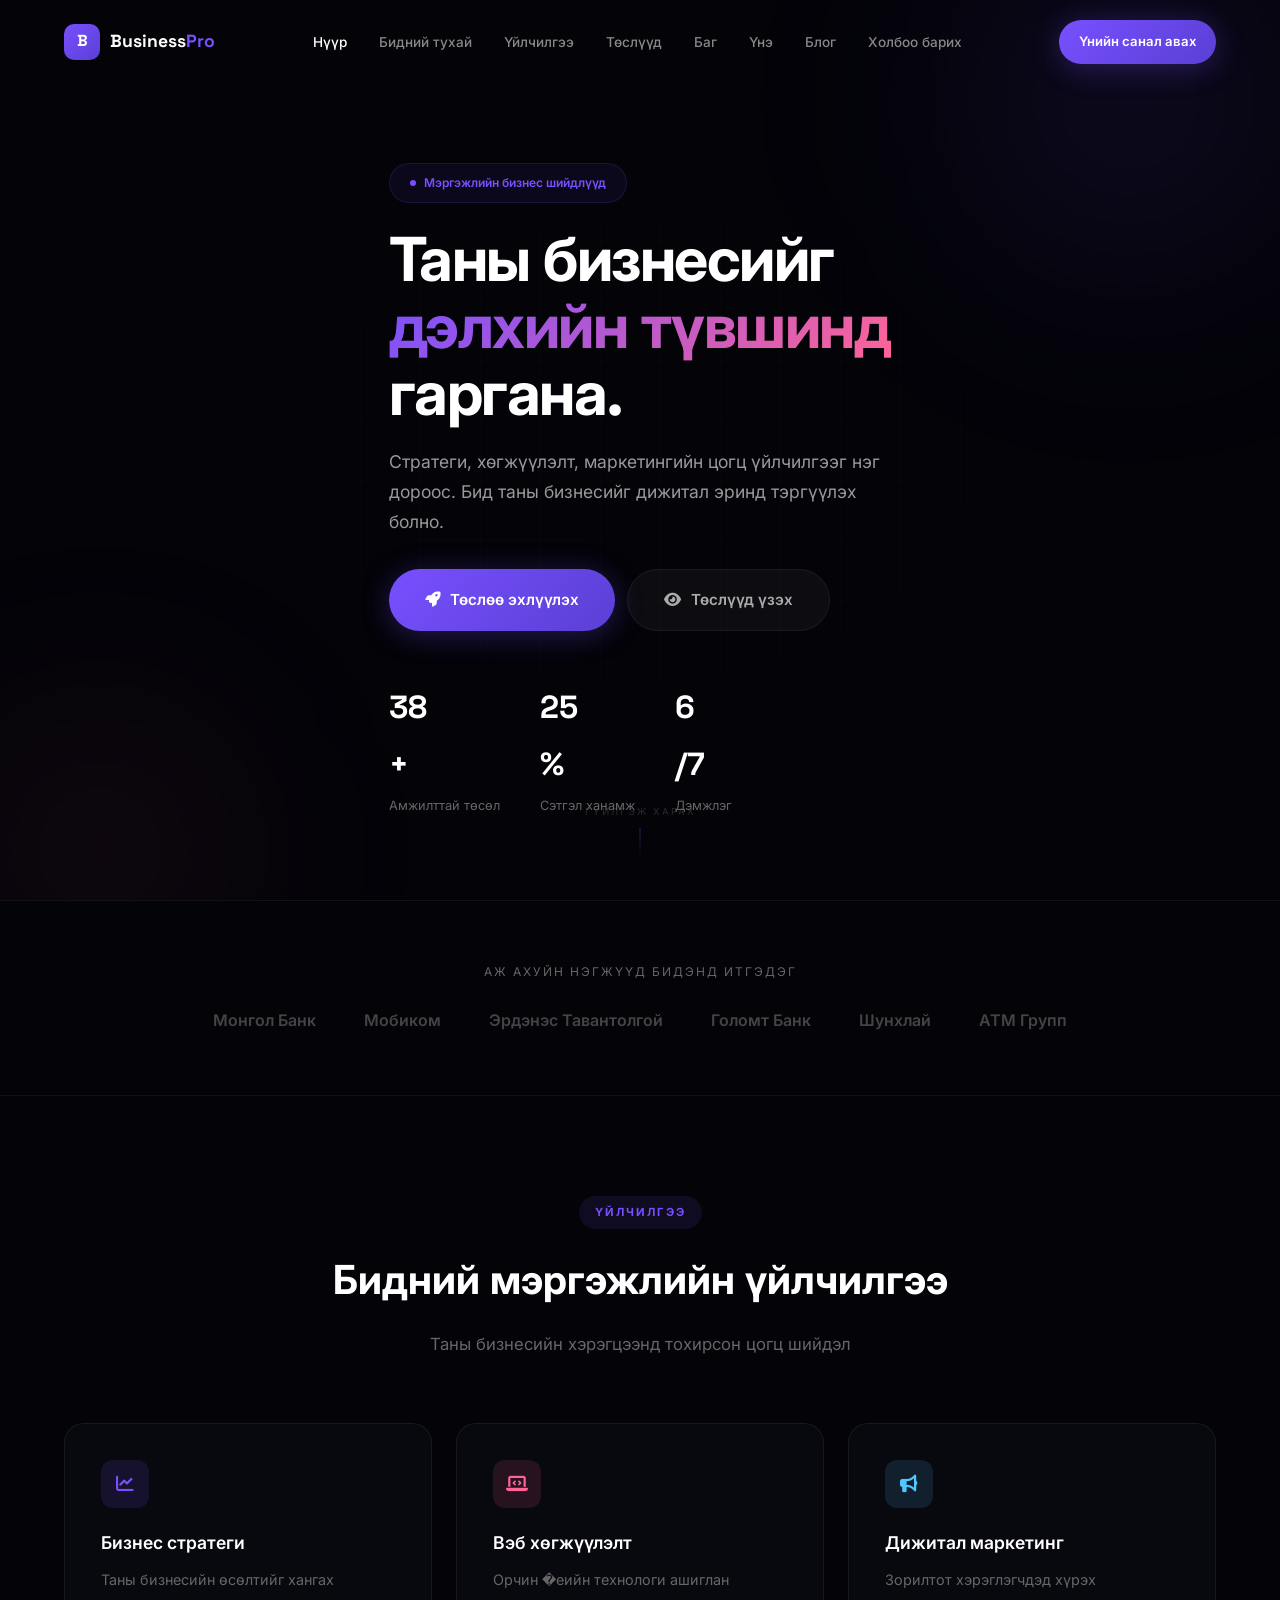
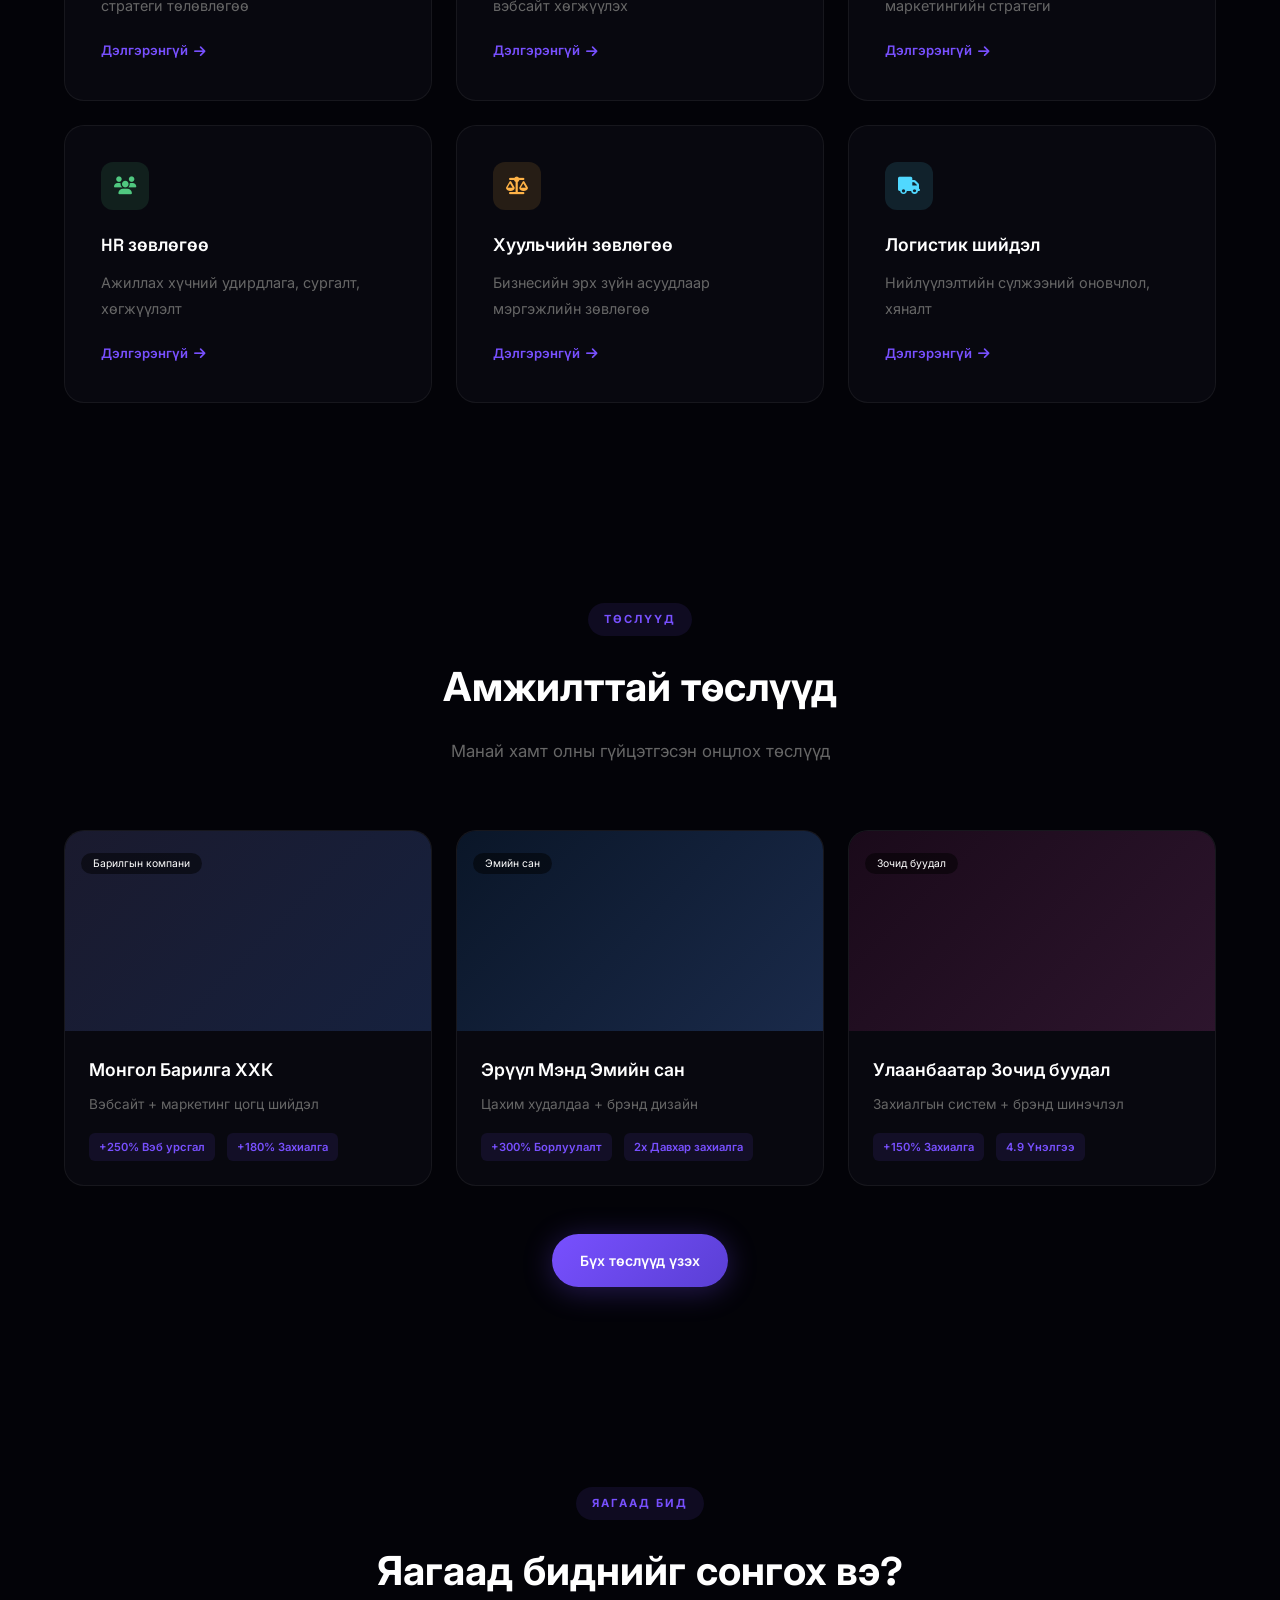
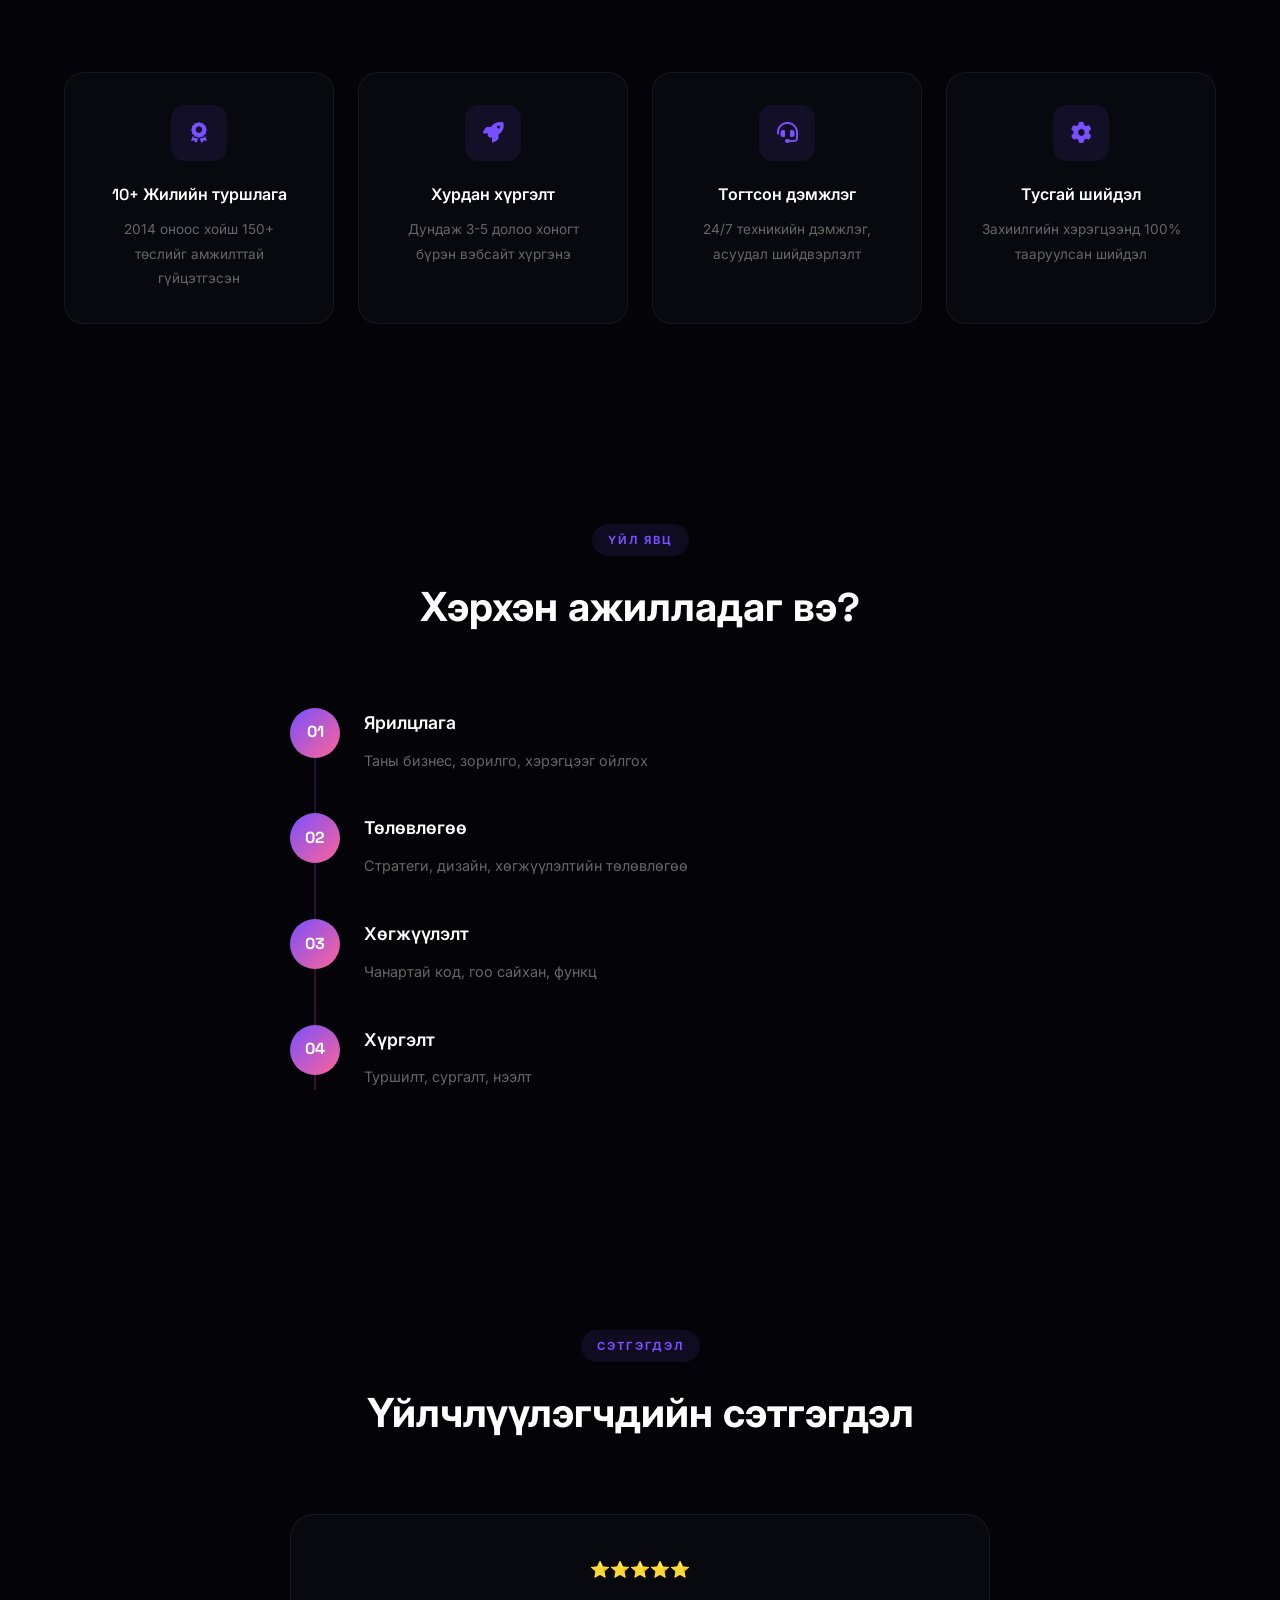
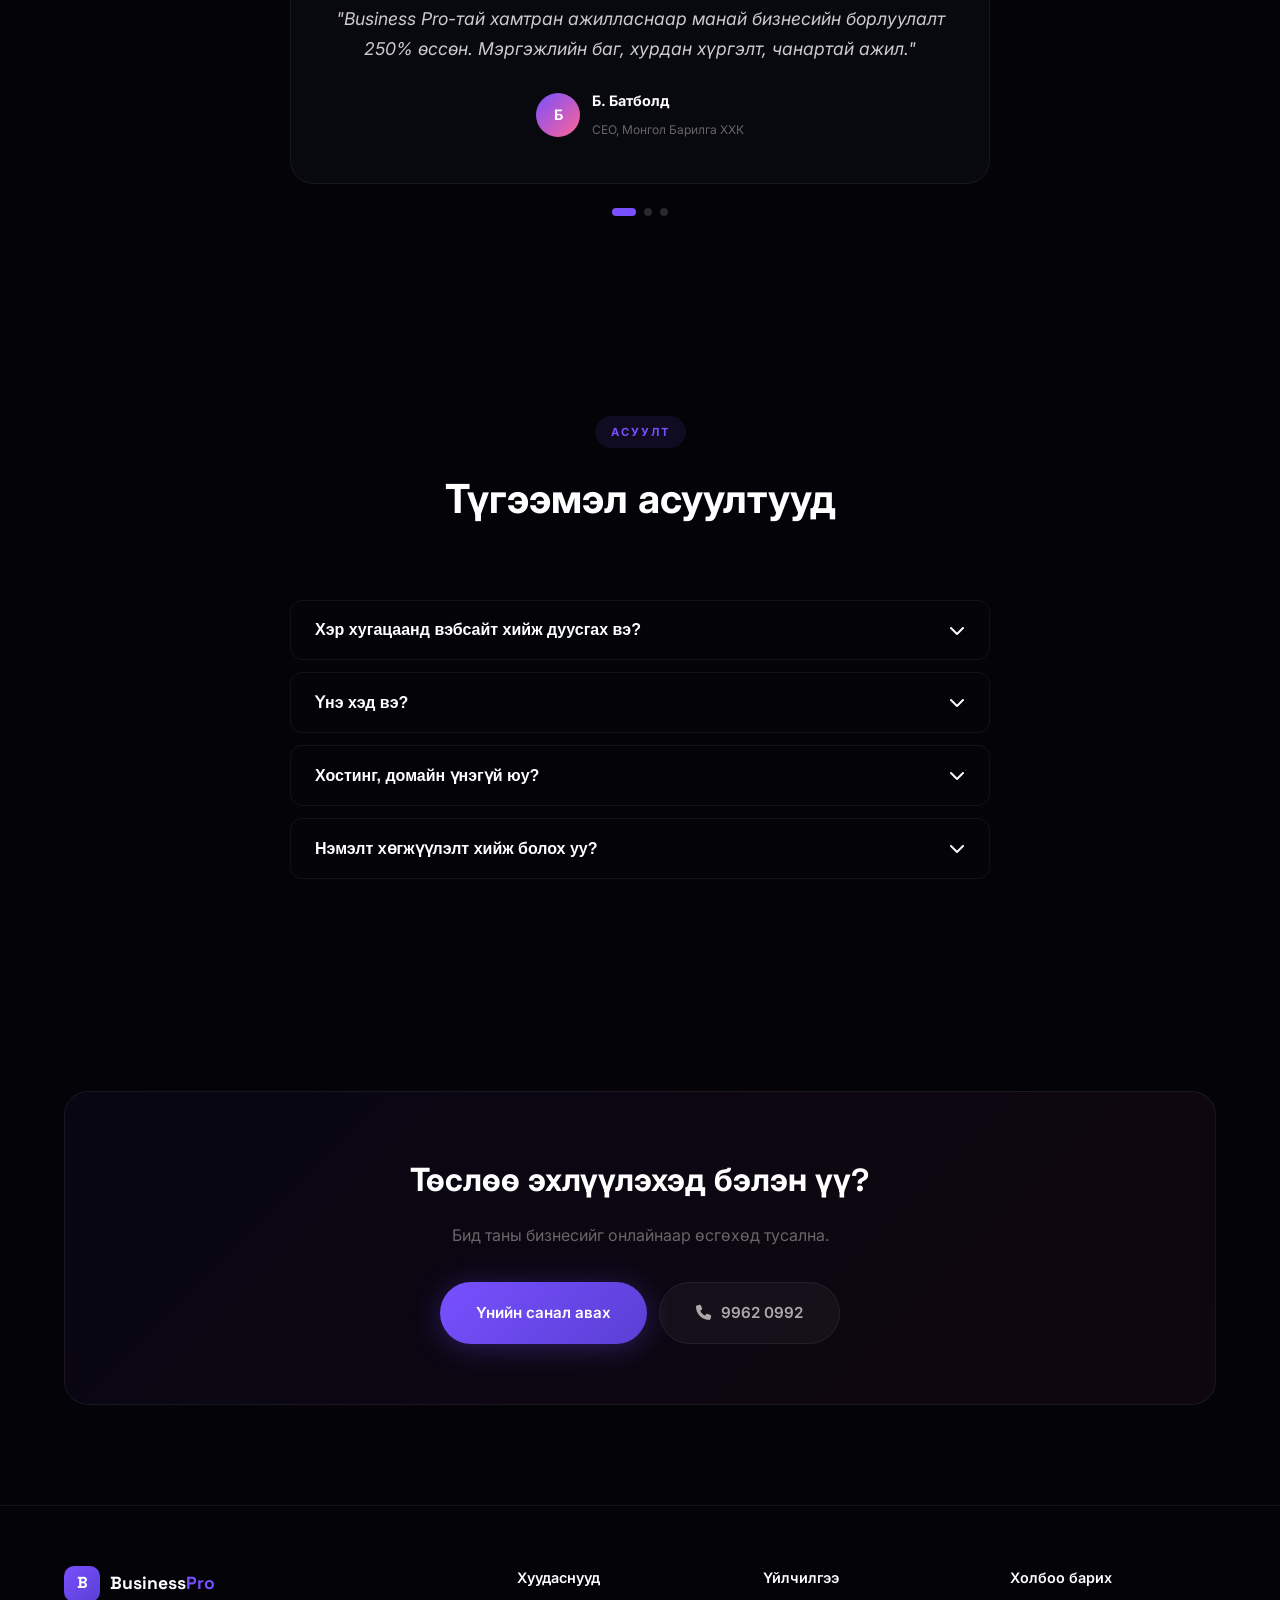
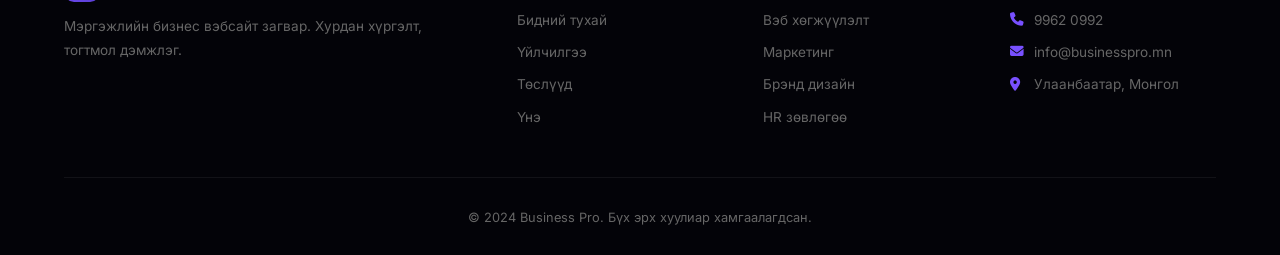
==== business-pro/index.html @ f0647ed1 "Add Business Pro premium template product - Complete 8-page business template (Home, About, Services" ====
<!DOCTYPE html>
<html lang="mn">
<head>
  <meta charset="UTF-8">
  <meta name="viewport" content="width=device-width, initial-scale=1.0">
  <title>Business Pro — Мэргэжлийн Бизнес Вэбсайт Загвар</title>
  <meta name="description" content="Business Pro — Мэргэжлийн бизнес вэбсайт загвар. 150+ амжилттай төсөл, 98% үйлчлүүлэгчийн сэтгэл ханамж." />
  <meta property="og:title" content="Business Pro — Мэргэжлийн Бизнес Вэбсайт" />
  <meta property="og:description" content="Мэргэжлийн бизнес вэбсайт загвар. Хурдан хүргэлт, тогтмол дэмжлэг." />
  <meta property="og:type" content="website" />
  <meta property="og:url" content="https://dulguunmurunedu-boop.github.io/websitemaker/business-pro/" />
  <meta name="twitter:card" content="summary_large_image" />
  <link rel="preconnect" href="https://fonts.googleapis.com">
  <link href="https://fonts.googleapis.com/css2?family=Inter:wght@300;400;500;600;700;800;900&family=Space+Grotesk:wght@400;500;600;700&display=swap" rel="stylesheet">
  <link rel="stylesheet" href="https://cdnjs.cloudflare.com/ajax/libs/font-awesome/6.5.0/css/all.min.css">
  <link rel="stylesheet" href="assets/css/style.css">
</head>
<body>
  <!-- NAVIGATION -->
  <nav class="nav" id="navbar">
    <div class="nav-container">
      <a href="index.html" class="nav-logo">
        <span class="logo-icon">B</span>
        <span class="logo-text">Business<span class="logo-accent">Pro</span></span>
      </a>
      <ul class="nav-links">
        <li><a href="index.html" class="active">Нүүр</a></li>
        <li><a href="pages/about.html">Бидний тухай</a></li>
        <li><a href="pages/services.html">Үйлчилгээ</a></li>
        <li><a href="pages/projects.html">Төслүүд</a></li>
        <li><a href="pages/team.html">Баг</a></li>
        <li><a href="pages/pricing.html">Үнэ</a></li>
        <li><a href="pages/blog.html">Блог</a></li>
        <li><a href="pages/contact.html">Холбоо барих</a></li>
      </ul>
      <div class="nav-actions">
        <a href="pages/contact.html" class="btn btn-primary btn-sm">Үнийн санал авах</a>
      </div>
      <button class="nav-toggle" id="navToggle" aria-label="Цэс нээх">
        <span></span><span></span><span></span>
      </button>
    </div>
  </nav>

  <!-- HERO SECTION -->
  <section class="hero">
    <div class="hero-bg">
      <div class="hero-orb orb-1"></div>
      <div class="hero-orb orb-2"></div>
      <div class="hero-grid"></div>
    </div>
    <div class="container">
      <div class="hero-content">
        <div class="hero-badge">
          <span class="badge-dot"></span>
          Мэргэжлийн бизнес шийдлүүд
        </div>
        <h1 class="hero-title">
          Таны бизнесийг<br>
          <span class="gradient-text">дэлхийн түвшинд</span><br>
          гаргана.
        </h1>
        <p class="hero-desc">
          Стратеги, хөгжүүлэлт, маркетингийн цогц үйлчилгээг нэг дороос.
          Бид таны бизнесийг дижитал эринд тэргүүлэх болно.
        </p>
        <div class="hero-actions">
          <a href="pages/contact.html" class="btn btn-primary btn-lg">
            <i class="fas fa-rocket"></i>
            Төслөө эхлүүлэх
          </a>
          <a href="pages/projects.html" class="btn btn-ghost btn-lg">
            <i class="fas fa-eye"></i>
            Төслүүд үзэх
          </a>
        </div>
        <div class="hero-stats">
          <div class="stat-item">
            <span class="stat-number" data-count="150">0</span><span class="stat-suffix">+</span>
            <span class="stat-label">Амжилттай төсөл</span>
          </div>
          <div class="stat-item">
            <span class="stat-number" data-count="98">0</span><span class="stat-suffix">%</span>
            <span class="stat-label">Сэтгэл ханамж</span>
          </div>
          <div class="stat-item">
            <span class="stat-number" data-count="24">0</span><span class="stat-suffix">/7</span>
            <span class="stat-label">Дэмжлэг</span>
          </div>
        </div>
      </div>
    </div>
    <div class="hero-scroll">
      <span>Гүйлгэж харах</span>
      <div class="scroll-line"></div>
    </div>
  </section>

  <!-- CLIENT LOGOS -->
  <section class="clients">
    <div class="container">
      <p class="clients-label">Аж ахуйн нэгжүүд бидэнд итгэдэг</p>
      <div class="clients-grid">
        <div class="client-logo">Монгол Банк</div>
        <div class="client-logo">Мобиком</div>
        <div class="client-logo">Эрдэнэс Тавантолгой</div>
        <div class="client-logo">Голомт Банк</div>
        <div class="client-logo">Шунхлай</div>
        <div class="client-logo">АТМ Групп</div>
      </div>
    </div>
  </section>

  <!-- SERVICES SECTION -->
  <section class="services section" id="services">
    <div class="container">
      <div class="section-header">
        <span class="section-badge">ҮЙЛЧИЛГЭЭ</span>
        <h2 class="section-title">Бидний мэргэжлийн үйлчилгээ</h2>
        <p class="section-desc">Таны бизнесийн хэрэгцээнд тохирсон цогц шийдэл</p>
      </div>
      <div class="services-grid">
        <div class="service-card">
          <div class="service-icon purple"><i class="fas fa-chart-line"></i></div>
          <h3>Бизнес стратеги</h3>
          <p>Таны бизнесийн өсөлтийг хангах стратеги төлөвлөгөө</p>
          <a href="pages/services.html" class="service-link">Дэлгэрэнгүй <i class="fas fa-arrow-right"></i></a>
        </div>
        <div class="service-card">
          <div class="service-icon pink"><i class="fas fa-laptop-code"></i></div>
          <h3>Вэб хөгжүүлэлт</h3>
          <p>Орчин �еийн технологи ашиглан вэбсайт хөгжүүлэх</p>
          <a href="pages/services.html" class="service-link">Дэлгэрэнгүй <i class="fas fa-arrow-right"></i></a>
        </div>
        <div class="service-card">
          <div class="service-icon blue"><i class="fas fa-bullhorn"></i></div>
          <h3>Дижитал маркетинг</h3>
          <p>Зорилтот хэрэглэгчдэд хүрэх маркетингийн стратеги</p>
          <a href="pages/services.html" class="service-link">Дэлгэрэнгүй <i class="fas fa-arrow-right"></i></a>
        </div>
        <div class="service-card">
          <div class="service-icon green"><i class="fas fa-users"></i></div>
          <h3>HR зөвлөгөө</h3>
          <p>Ажиллах хүчний удирдлага, сургалт, хөгжүүлэлт</p>
          <a href="pages/services.html" class="service-link">Дэлгэрэнгүй <i class="fas fa-arrow-right"></i></a>
        </div>
        <div class="service-card">
          <div class="service-icon orange"><i class="fas fa-balance-scale"></i></div>
          <h3>Хуульчийн зөвлөгөө</h3>
          <p>Бизнесийн эрх зүйн асуудлаар мэргэжлийн зөвлөгөө</p>
          <a href="pages/services.html" class="service-link">Дэлгэрэнгүй <i class="fas fa-arrow-right"></i></a>
        </div>
        <div class="service-card">
          <div class="service-icon cyan"><i class="fas fa-truck"></i></div>
          <h3>Логистик шийдэл</h3>
          <p>Нийлүүлэлтийн сүлжээний оновчлол, хяналт</p>
          <a href="pages/services.html" class="service-link">Дэлгэрэнгүй <i class="fas fa-arrow-right"></i></a>
        </div>
      </div>
    </div>
  </section>

  <!-- PROJECTS SECTION -->
  <section class="projects section" id="projects">
    <div class="container">
      <div class="section-header">
        <span class="section-badge">ТӨСЛҮҮД</span>
        <h2 class="section-title">Амжилттай төслүүд</h2>
        <p class="section-desc">Манай хамт олны гүйцэтгэсэн онцлох төслүүд</p>
      </div>
      <div class="projects-grid">
        <div class="project-card">
          <div class="project-image" style="background: linear-gradient(135deg, #1a1a2e 0%, #16213e 100%);">
            <div class="project-overlay">
              <span class="project-category">Барилгын компани</span>
            </div>
          </div>
          <div class="project-info">
            <h3>Монгол Барилга ХХК</h3>
            <p>Вэбсайт + маркетинг цогц шийдэл</p>
            <div class="project-results">
              <span class="result">+250% Вэб урсгал</span>
              <span class="result">+180% Захиалга</span>
            </div>
          </div>
        </div>
        <div class="project-card">
          <div class="project-image" style="background: linear-gradient(135deg, #0a1628 0%, #1a2a4a 100%);">
            <div class="project-overlay">
              <span class="project-category">Эмийн сан</span>
            </div>
          </div>
          <div class="project-info">
            <h3>Эрүүл Мэнд Эмийн сан</h3>
            <p>Цахим худалдаа + брэнд дизайн</p>
            <div class="project-results">
              <span class="result">+300% Борлуулалт</span>
              <span class="result">2x Давхар захиалга</span>
            </div>
          </div>
        </div>
        <div class="project-card">
          <div class="project-image" style="background: linear-gradient(135deg, #1a0a1a 0%, #2d152d 100%);">
            <div class="project-overlay">
              <span class="project-category">Зочид буудал</span>
            </div>
          </div>
          <div class="project-info">
            <h3>Улаанбаатар Зочид буудал</h3>
            <p>Захиалгын систем + брэнд шинэчлэл</p>
            <div class="project-results">
              <span class="result">+150% Захиалга</span>
              <span class="result">4.9 Үнэлгээ</span>
            </div>
          </div>
        </div>
      </div>
      <div class="section-cta">
        <a href="pages/projects.html" class="btn btn-primary">Бүх төслүүд үзэх</a>
      </div>
    </div>
  </section>

  <!-- WHY CHOOSE US -->
  <section class="why-us section" id="why-us">
    <div class="container">
      <div class="section-header">
        <span class="section-badge">ЯАГААД БИД</span>
        <h2 class="section-title">Яагаад биднийг сонгох вэ?</h2>
      </div>
      <div class="why-grid">
        <div class="why-card">
          <div class="why-icon"><i class="fas fa-award"></i></div>
          <h3>10+ Жилийн туршлага</h3>
          <p>2014 оноос хойш 150+ төслийг амжилттай гүйцэтгэсэн</p>
        </div>
        <div class="why-card">
          <div class="why-icon"><i class="fas fa-rocket"></i></div>
          <h3>Хурдан хүргэлт</h3>
          <p>Дундаж 3-5 долоо хоногт бүрэн вэбсайт хүргэнэ</p>
        </div>
        <div class="why-card">
          <div class="why-icon"><i class="fas fa-headset"></i></div>
          <h3>Тогтсон дэмжлэг</h3>
          <p>24/7 техникийн дэмжлэг, асуудал шийдвэрлэлт</p>
        </div>
        <div class="why-card">
          <div class="why-icon"><i class="fas fa-cog"></i></div>
          <h3>Тусгай шийдэл</h3>
          <p>Захиилгийн хэрэгцээнд 100% тааруулсан шийдэл</p>
        </div>
      </div>
    </div>
  </section>

  <!-- PROCESS SECTION -->
  <section class="process section" id="process">
    <div class="container">
      <div class="section-header">
        <span class="section-badge">ҮЙЛ ЯВЦ</span>
        <h2 class="section-title">Хэрхэн ажилладаг вэ?</h2>
      </div>
      <div class="process-timeline">
        <div class="process-step">
          <div class="step-number">01</div>
          <div class="step-content">
            <h3>Ярилцлага</h3>
            <p>Таны бизнес, зорилго, хэрэгцээг ойлгох</p>
          </div>
        </div>
        <div class="process-step">
          <div class="step-number">02</div>
          <div class="step-content">
            <h3>Төлөвлөгөө</h3>
            <p>Стратеги, дизайн, хөгжүүлэлтийн төлөвлөгөө</p>
          </div>
        </div>
        <div class="process-step">
          <div class="step-number">03</div>
          <div class="step-content">
            <h3>Хөгжүүлэлт</h3>
            <p>Чанартай код, гоо сайхан, функц</p>
          </div>
        </div>
        <div class="process-step">
          <div class="step-number">04</div>
          <div class="step-content">
            <h3>Хүргэлт</h3>
            <p>Туршилт, сургалт, нээлт</p>
          </div>
        </div>
      </div>
    </div>
  </section>

  <!-- TESTIMONIALS -->
  <section class="testimonials section" id="testimonials">
    <div class="container">
      <div class="section-header">
        <span class="section-badge">СЭТГЭГДЭЛ</span>
        <h2 class="section-title">Үйлчлүүлэгчдийн сэтгэгдэл</h2>
      </div>
      <div class="testimonials-slider" id="testimonialSlider">
        <div class="testimonial-card active">
          <div class="testimonial-stars">⭐⭐⭐⭐⭐</div>
          <p class="testimonial-text">"Business Pro-тай хамтран ажилласнаар манай бизнесийн борлуулалт 250% өссөн. Мэргэжлийн баг, хурдан хүргэлт, чанартай ажил."</p>
          <div class="testimonial-author">
            <div class="author-avatar">Б</div>
            <div class="author-info">
              <strong>Б. Батболд</strong>
              <span>CEO, Монгол Барилга ХХК</span>
            </div>
          </div>
        </div>
        <div class="testimonial-card">
          <div class="testimonial-stars">⭐⭐⭐⭐⭐</div>
          <p class="testimonial-text">"Вэбсайт маш гоё болсон, үйлчлүүлэчид ч сэтгэл ханамжтай байна. Баг маш мэргэжлийн, хариу өгөх хурдан."</p>
          <div class="testimonial-author">
            <div class="author-avatar">Д</div>
            <div class="author-info">
              <strong>Д. Дорж</strong>
              <span>Захирал, Эрүүл Мэнд Эмийн сан</span>
            </div>
          </div>
        </div>
        <div class="testimonial-card">
          <div class="testimonial-stars">⭐⭐⭐⭐⭐</div>
          <p class="testimonial-text">"Зочид буудлын захиалга 150% нэмэгдсөн. Вэбсайт болон маркетингийн цогц шийдэл маш үр дүнтэй."</p>
          <div class="testimonial-author">
            <div class="author-avatar">Н</div>
            <div class="author-info">
              <strong>Н. Наран</strong>
              <span>Менежер, Улаанбаатар Зочид буудал</span>
            </div>
          </div>
        </div>
      </div>
      <div class="testimonial-dots">
        <span class="dot active" data-slide="0"></span>
        <span class="dot" data-slide="1"></span>
        <span class="dot" data-slide="2"></span>
      </div>
    </div>
  </section>

  <!-- FAQ -->
  <section class="faq section" id="faq">
    <div class="container">
      <div class="section-header">
        <span class="section-badge">АСУУЛТ</span>
        <h2 class="section-title">Түгээмэл асуултууд</h2>
      </div>
      <div class="faq-list">
        <div class="faq-item">
          <button class="faq-question">
            <span>Хэр хугацаанд вэбсайт хийж дуусгах вэ?</span>
            <i class="fas fa-chevron-down"></i>
          </button>
          <div class="faq-answer">
            <p>Дундаж хэмжээний вэбсайт 3-5 долоо хоногт бэлэн болно. Нарийн төвөгтэй төслүүд 1-2 сар шаардагдаж болно.</p>
          </div>
        </div>
        <div class="faq-item">
          <button class="faq-question">
            <span>Үнэ хэд вэ?</span>
            <i class="fas fa-chevron-down"></i>
          </button>
          <div class="faq-answer">
            <p>Стартер багц 650,000₮-өөс эхэлнэ. Дэлгэрэнгүй үнийг төслийн хэмжээнээс хамаарч тодорхойлно.</p>
          </div>
        </div>
        <div class="faq-item">
          <button class="faq-question">
            <span>Хостинг, домайн үнэгүй юу?</span>
            <i class="fas fa-chevron-down"></i>
          </button>
          <div class="faq-answer">
            <p>Тийм, 1 жилийн хостинг болон .mn домайн үнэгүй багтсан.</p>
          </div>
        </div>
        <div class="faq-item">
          <button class="faq-question">
            <span>Нэмэлт хөгжүүлэлт хийж болох уу?</span>
            <i class="fas fa-chevron-down"></i>
          </button>
          <div class="faq-answer">
            <p>Тийм, хүссэн үедээ нэмэлт функц, хуудас нэмж болно.</p>
          </div>
        </div>
      </div>
    </div>
  </section>

  <!-- CONTACT CTA -->
  <section class="cta section">
    <div class="container">
      <div class="cta-box">
        <h2>Төслөө эхлүүлэхэд бэлэн үү?</h2>
        <p>Бид таны бизнесийг онлайнаар өсгөхөд тусална.</p>
        <div class="cta-actions">
          <a href="pages/contact.html" class="btn btn-primary btn-lg">Үнийн санал авах</a>
          <a href="tel:99620992" class="btn btn-ghost btn-lg"><i class="fas fa-phone"></i> 9962 0992</a>
        </div>
      </div>
    </div>
  </section>

  <!-- FOOTER -->
  <footer class="footer">
    <div class="container">
      <div class="footer-grid">
        <div class="footer-brand">
          <a href="index.html" class="nav-logo">
            <span class="logo-icon">B</span>
            <span class="logo-text">Business<span class="logo-accent">Pro</span></span>
          </a>
          <p>Мэргэжлийн бизнес вэбсайт загвар. Хурдан хүргэлт, тогтмол дэмжлэг.</p>
        </div>
        <div class="footer-links">
          <h4>Хуудаснууд</h4>
          <a href="pages/about.html">Бидний тухай</a>
          <a href="pages/services.html">Үйлчилгээ</a>
          <a href="pages/projects.html">Төслүүд</a>
          <a href="pages/pricing.html">Үнэ</a>
        </div>
        <div class="footer-links">
          <h4>Үйлчилгээ</h4>
          <a href="pages/services.html">Вэб хөгжүүлэлт</a>
          <a href="pages/services.html">Маркетинг</a>
          <a href="pages/services.html">Брэнд дизайн</a>
          <a href="pages/services.html">HR зөвлөгөө</a>
        </div>
        <div class="footer-contact">
          <h4>Холбоо барих</h4>
          <p><i class="fas fa-phone"></i> 9962 0992</p>
          <p><i class="fas fa-envelope"></i> info@businesspro.mn</p>
          <p><i class="fas fa-map-marker-alt"></i> Улаанбаатар, Монгол</p>
        </div>
      </div>
      <div class="footer-bottom">
        <span>&copy; 2024 Business Pro. Бүх эрх хуулиар хамгаалагдсан.</span>
      </div>
    </div>
  </footer>

  <script src="assets/js/main.js"></script>
</body>
</html>
---- business-pro/assets/css/style.css ----
/* ===== BUSINESS PRO - PREMIUM TEMPLATE ===== */
*, *::before, *::after { margin: 0; padding: 0; box-sizing: border-box; }
html { scroll-behavior: smooth; font-size: 16px; -webkit-font-smoothing: antialiased; }
:root {
  --font-heading: 'Space Grotesk', 'Inter', sans-serif;
  --font-body: 'Inter', sans-serif;
  --accent: #7850ff;
  --accent-2: #ff6496;
  --accent-3: #50c8ff;
  --bg: #030308;
  --bg-card: rgba(13,13,20,0.6);
  --border: rgba(255,255,255,0.06);
  --text: #e8e8e8;
  --text-muted: #666;
  --glass: rgba(255,255,255,0.04);
  --ease-out: cubic-bezier(0.16, 1, 0.3, 1);
}
body { font-family: var(--font-body); background: var(--bg); color: var(--text); line-height: 1.8; overflow-x: hidden; }
a { text-decoration: none; color: inherit; }
.container { max-width: 1200px; margin: 0 auto; padding: 0 24px; }
.section { padding: 100px 0; }
.section-header { text-align: center; margin-bottom: 64px; }
.section-badge { display: inline-block; padding: 6px 16px; background: rgba(120,80,255,0.1); border-radius: 100px; font-size: 0.7rem; font-weight: 700; letter-spacing: 2px; color: var(--accent); margin-bottom: 16px; }
.section-title { font-family: var(--font-heading); font-size: 2.5rem; font-weight: 700; color: #fff; margin-bottom: 12px; }
.section-desc { font-size: 1.05rem; color: var(--text-muted); max-width: 600px; margin: 0 auto; }
.gradient-text { background: linear-gradient(135deg, var(--accent), var(--accent-2)); -webkit-background-clip: text; -webkit-text-fill-color: transparent; background-clip: text; }

/* NAV */
.nav { position: fixed; top: 0; left: 0; right: 0; z-index: 1000; padding: 20px 0; transition: all 0.5s; }
.nav.scrolled { background: rgba(3,3,8,0.9); backdrop-filter: blur(20px); border-bottom: 1px solid var(--border); padding: 14px 0; }
.nav-container { max-width: 1200px; margin: 0 auto; padding: 0 24px; display: flex; align-items: center; justify-content: space-between; }
.nav-logo { display: flex; align-items: center; gap: 10px; }
.logo-icon { width: 36px; height: 36px; border-radius: 10px; background: linear-gradient(135deg, var(--accent), #5a3fd4); display: flex; align-items: center; justify-content: center; font-family: var(--font-heading); font-weight: 700; color: #fff; font-size: 1rem; }
.logo-text { font-family: var(--font-heading); font-size: 1.1rem; font-weight: 700; color: #fff; }
.logo-accent { color: var(--accent); }
.nav-links { display: flex; align-items: center; gap: 32px; list-style: none; }
.nav-links a { font-size: 0.85rem; font-weight: 500; color: #888; transition: all 0.3s; }
.nav-links a:hover, .nav-links a.active { color: #fff; }
.nav-actions { display: flex; align-items: center; gap: 16px; }
.nav-toggle { display: none; flex-direction: column; gap: 5px; background: none; border: none; cursor: pointer; }
.nav-toggle span { display: block; width: 22px; height: 2px; background: #fff; }

/* BUTTONS */
.btn { display: inline-flex; align-items: center; gap: 10px; padding: 14px 28px; border-radius: 100px; font-weight: 600; font-size: 0.88rem; cursor: pointer; transition: all 0.4s; border: none; }
.btn-sm { padding: 10px 20px; font-size: 0.82rem; }
.btn-lg { padding: 16px 36px; font-size: 0.95rem; }
.btn-primary { background: linear-gradient(135deg, var(--accent), #5a3fd4); color: #fff; box-shadow: 0 4px 30px rgba(120,80,255,0.3); }
.btn-primary:hover { transform: translateY(-3px); box-shadow: 0 8px 50px rgba(120,80,255,0.4); }
.btn-ghost { border: 1px solid var(--border); color: #aaa; background: var(--glass); }
.btn-ghost:hover { border-color: rgba(255,255,255,0.2); color: #fff; }

/* HERO */
.hero { min-height: 100vh; display: flex; align-items: center; position: relative; padding: 160px 0 80px; overflow: hidden; }
.hero-bg { position: absolute; inset: 0; pointer-events: none; z-index: 0; }
.hero-orb { position: absolute; border-radius: 50%; filter: blur(100px); animation: orbFloat 20s ease-in-out infinite; }
.orb-1 { width: 500px; height: 500px; background: radial-gradient(circle, rgba(120,80,255,0.15) 0%, transparent 70%); top: -150px; right: -100px; }
.orb-2 { width: 400px; height: 400px; background: radial-gradient(circle, rgba(255,100,150,0.1) 0%, transparent 70%); bottom: -150px; left: -100px; animation-delay: -8s; }
@keyframes orbFloat { 0%, 100% { transform: translate(0, 0) scale(1); opacity: 0.8; } 50% { transform: translate(20px, -15px) scale(1.05); opacity: 1; } }
.hero-grid { position: absolute; inset: 0; background-image: linear-gradient(rgba(255,255,255,0.012) 1px, transparent 1px), linear-gradient(90deg, rgba(255,255,255,0.012) 1px, transparent 1px); background-size: 60px 60px; mask-image: radial-gradient(ellipse at center, black 30%, transparent 70%); }
.hero-content { position: relative; z-index: 1; max-width: 700px; }
.hero-badge { display: inline-flex; align-items: center; gap: 8px; padding: 8px 20px; background: rgba(120,80,255,0.08); border: 1px solid rgba(120,80,255,0.15); border-radius: 100px; font-size: 0.75rem; font-weight: 600; color: var(--accent); margin-bottom: 24px; }
.badge-dot { width: 6px; height: 6px; border-radius: 50%; background: var(--accent); animation: pulse 2s infinite; }
@keyframes pulse { 0%, 100% { opacity: 1; } 50% { opacity: 0.4; } }
.hero-title { font-family: var(--font-heading); font-size: clamp(2.2rem, 5vw, 3.8rem); font-weight: 700; line-height: 1.1; letter-spacing: -1.5px; margin-bottom: 20px; color: #fff; }
.hero-desc { font-size: 1.1rem; color: #999; max-width: 500px; margin-bottom: 32px; line-height: 1.7; }
.hero-actions { display: flex; gap: 12px; flex-wrap: wrap; margin-bottom: 48px; }
.hero-stats { display: flex; gap: 40px; }
.stat-item { display: flex; flex-direction: column; }
.stat-number { font-family: var(--font-heading); font-size: 2rem; font-weight: 700; color: #fff; }
.stat-suffix { font-family: var(--font-heading); font-size: 2rem; font-weight: 700; color: #fff; }
.stat-label { font-size: 0.8rem; color: var(--text-muted); }
.hero-scroll { position: absolute; bottom: 40px; left: 50%; transform: translateX(-50%); display: flex; flex-direction: column; align-items: center; gap: 8px; opacity: 0.4; }
.hero-scroll span { font-size: 0.6rem; color: #666; letter-spacing: 2px; text-transform: uppercase; }
.scroll-line { width: 1px; height: 32px; background: linear-gradient(to bottom, var(--accent), transparent); animation: scrollLine 2s ease-in-out infinite; }
@keyframes scrollLine { 0%, 100% { transform: scaleY(0.3); opacity: 0.3; } 50% { transform: scaleY(1); opacity: 1; } }

/* CLIENTS */
.clients { padding: 60px 0; border-top: 1px solid var(--border); border-bottom: 1px solid var(--border); }
.clients-label { text-align: center; font-size: 0.75rem; color: var(--text-muted); margin-bottom: 24px; letter-spacing: 2px; text-transform: uppercase; }
.clients-grid { display: flex; justify-content: center; gap: 48px; flex-wrap: wrap; }
.client-logo { font-family: var(--font-heading); font-size: 1rem; font-weight: 600; color: #444; }

/* SERVICES */
.services-grid { display: grid; grid-template-columns: repeat(3, 1fr); gap: 24px; }
.service-card { background: var(--bg-card); border: 1px solid var(--border); border-radius: 20px; padding: 36px; transition: all 0.4s; }
.service-card:hover { border-color: rgba(120,80,255,0.2); transform: translateY(-4px); }
.service-icon { width: 48px; height: 48px; border-radius: 12px; display: flex; align-items: center; justify-content: center; font-size: 1.1rem; margin-bottom: 20px; }
.service-icon.purple { background: rgba(120,80,255,0.12); color: #7850ff; }
.service-icon.pink { background: rgba(255,100,150,0.12); color: #ff6496; }
.service-icon.blue { background: rgba(80,200,255,0.12); color: #50c8ff; }
.service-icon.green { background: rgba(80,200,128,0.12); color: #50c880; }
.service-icon.orange { background: rgba(255,179,71,0.12); color: #ffb347; }
.service-icon.cyan { background: rgba(80,216,255,0.12); color: #50d8ff; }
.service-card h3 { font-family: var(--font-heading); font-size: 1.1rem; font-weight: 600; color: #fff; margin-bottom: 8px; }
.service-card p { font-size: 0.9rem; color: var(--text-muted); margin-bottom: 16px; }
.service-link { display: inline-flex; align-items: center; gap: 6px; font-size: 0.82rem; font-weight: 600; color: var(--accent); transition: gap 0.3s; }
.service-link:hover { gap: 10px; }

/* PROJECTS */
.projects-grid { display: grid; grid-template-columns: repeat(3, 1fr); gap: 24px; }
.project-card { background: var(--bg-card); border: 1px solid var(--border); border-radius: 20px; overflow: hidden; transition: all 0.4s; }
.project-card:hover { border-color: rgba(120,80,255,0.2); transform: translateY(-4px); }
.project-image { height: 200px; position: relative; }
.project-overlay { position: absolute; top: 16px; left: 16px; }
.project-category { padding: 4px 12px; background: rgba(0,0,0,0.5); border-radius: 100px; font-size: 0.65rem; color: #fff; backdrop-filter: blur(10px); }
.project-info { padding: 24px; }
.project-info h3 { font-family: var(--font-heading); font-size: 1.1rem; font-weight: 600; color: #fff; margin-bottom: 6px; }
.project-info p { font-size: 0.85rem; color: var(--text-muted); margin-bottom: 16px; }
.project-results { display: flex; gap: 12px; flex-wrap: wrap; }
.result { padding: 4px 10px; background: rgba(120,80,255,0.1); border-radius: 6px; font-size: 0.7rem; font-weight: 600; color: var(--accent); }
.section-cta { text-align: center; margin-top: 48px; }

/* WHY US */
.why-grid { display: grid; grid-template-columns: repeat(4, 1fr); gap: 24px; }
.why-card { background: var(--bg-card); border: 1px solid var(--border); border-radius: 20px; padding: 32px; text-align: center; transition: all 0.4s; }
.why-card:hover { border-color: rgba(120,80,255,0.2); transform: translateY(-4px); }
.why-icon { width: 56px; height: 56px; border-radius: 14px; background: rgba(120,80,255,0.1); display: flex; align-items: center; justify-content: center; font-size: 1.3rem; color: var(--accent); margin: 0 auto 20px; }
.why-card h3 { font-family: var(--font-heading); font-size: 1rem; font-weight: 600; color: #fff; margin-bottom: 8px; }
.why-card p { font-size: 0.85rem; color: var(--text-muted); }

/* PROCESS */
.process-timeline { max-width: 700px; margin: 0 auto; position: relative; }
.process-timeline::before { content: ''; position: absolute; left: 24px; top: 0; bottom: 0; width: 2px; background: linear-gradient(180deg, var(--accent), var(--accent-2)); opacity: 0.2; }
.process-step { display: flex; gap: 24px; margin-bottom: 40px; position: relative; }
.step-number { width: 50px; height: 50px; border-radius: 50%; background: linear-gradient(135deg, var(--accent), var(--accent-2)); display: flex; align-items: center; justify-content: center; font-family: var(--font-heading); font-size: 1rem; font-weight: 700; color: #fff; flex-shrink: 0; z-index: 1; }
.step-content h3 { font-family: var(--font-heading); font-size: 1.1rem; font-weight: 600; color: #fff; margin-bottom: 8px; }
.step-content p { font-size: 0.9rem; color: var(--text-muted); }

/* TESTIMONIALS */
.testimonials-slider { max-width: 700px; margin: 0 auto; position: relative; overflow: hidden; }
.testimonial-card { display: none; text-align: center; padding: 40px; background: var(--bg-card); border: 1px solid var(--border); border-radius: 24px; }
.testimonial-card.active { display: block; animation: fadeIn 0.5s ease; }
@keyframes fadeIn { from { opacity: 0; } to { opacity: 1; } }
.testimonial-stars { font-size: 1rem; margin-bottom: 20px; }
.testimonial-text { font-size: 1.1rem; color: #ccc; line-height: 1.7; margin-bottom: 24px; font-style: italic; }
.testimonial-author { display: flex; align-items: center; justify-content: center; gap: 12px; }
.author-avatar { width: 44px; height: 44px; border-radius: 50%; background: linear-gradient(135deg, var(--accent), var(--accent-2)); display: flex; align-items: center; justify-content: center; font-weight: 700; color: #fff; font-size: 0.9rem; }
.author-info { text-align: left; }
.author-info strong { display: block; color: #fff; font-size: 0.9rem; }
.author-info span { font-size: 0.75rem; color: var(--text-muted); }
.testimonial-dots { display: flex; justify-content: center; gap: 8px; margin-top: 24px; }
.testimonial-dots .dot { width: 8px; height: 8px; border-radius: 50%; background: rgba(255,255,255,0.15); cursor: pointer; transition: all 0.3s; }
.testimonial-dots .dot.active { background: var(--accent); width: 24px; border-radius: 4px; }

/* FAQ */
.faq-list { max-width: 700px; margin: 0 auto; }
.faq-item { border: 1px solid var(--border); border-radius: 12px; margin-bottom: 12px; overflow: hidden; }
.faq-question { width: 100%; display: flex; justify-content: space-between; align-items: center; padding: 20px 24px; background: none; border: none; color: #fff; font-size: 1rem; font-weight: 600; cursor: pointer; text-align: left; }
.faq-question i { transition: transform 0.3s; }
.faq-item.active .faq-question i { transform: rotate(180deg); }
.faq-answer { max-height: 0; overflow: hidden; transition: max-height 0.3s ease; }
.faq-item.active .faq-answer { max-height: 200px; }
.faq-answer p { padding: 0 24px 20px; font-size: 0.9rem; color: var(--text-muted); }

/* CTA */
.cta-box { text-align: center; padding: 60px 40px; background: linear-gradient(135deg, rgba(120,80,255,0.05), rgba(255,100,150,0.05)); border: 1px solid var(--border); border-radius: 24px; }
.cta-box h2 { font-family: var(--font-heading); font-size: 2rem; font-weight: 700; color: #fff; margin-bottom: 12px; }
.cta-box p { font-size: 1rem; color: var(--text-muted); margin-bottom: 32px; }
.cta-actions { display: flex; gap: 12px; justify-content: center; flex-wrap: wrap; }

/* FOOTER */
.footer { padding: 60px 0 24px; background: #030308; border-top: 1px solid var(--border); }
.footer-grid { display: grid; grid-template-columns: 2fr 1fr 1fr 1fr; gap: 40px; margin-bottom: 40px; }
.footer-brand p { font-size: 0.85rem; color: var(--text-muted); margin-top: 12px; }
.footer-links h4, .footer-contact h4 { font-family: var(--font-heading); font-size: 0.9rem; font-weight: 600; color: #fff; margin-bottom: 16px; }
.footer-links a { display: block; font-size: 0.85rem; color: var(--text-muted); margin-bottom: 8px; transition: color 0.3s; }
.footer-links a:hover { color: #fff; }
.footer-contact p { font-size: 0.85rem; color: var(--text-muted); margin-bottom: 8px; display: flex; align-items: center; gap: 8px; }
.footer-contact i { color: var(--accent); width: 16px; }
.footer-bottom { padding-top: 24px; border-top: 1px solid var(--border); text-align: center; }
.footer-bottom span { font-size: 0.8rem; color: #666; }

/* MOBILE */
@media (max-width: 1024px) {
  .services-grid, .projects-grid { grid-template-columns: repeat(2, 1fr); }
  .why-grid { grid-template-columns: repeat(2, 1fr); }
  .footer-grid { grid-template-columns: 1fr 1fr; }
}
@media (max-width: 768px) {
  .nav-links { display: none; }
  .nav-actions { display: none; }
  .nav-toggle { display: flex; }
  .hero { padding: 120px 0 60px; }
  .hero-title { font-size: 2rem; }
  .hero-stats { gap: 24px; }
  .stat-number, .stat-suffix { font-size: 1.5rem; }
  .section { padding: 80px 0; }
  .section-title { font-size: 2rem; }
  .services-grid, .projects-grid, .why-grid { grid-template-columns: 1fr; }
  .footer-grid { grid-template-columns: 1fr; }
}
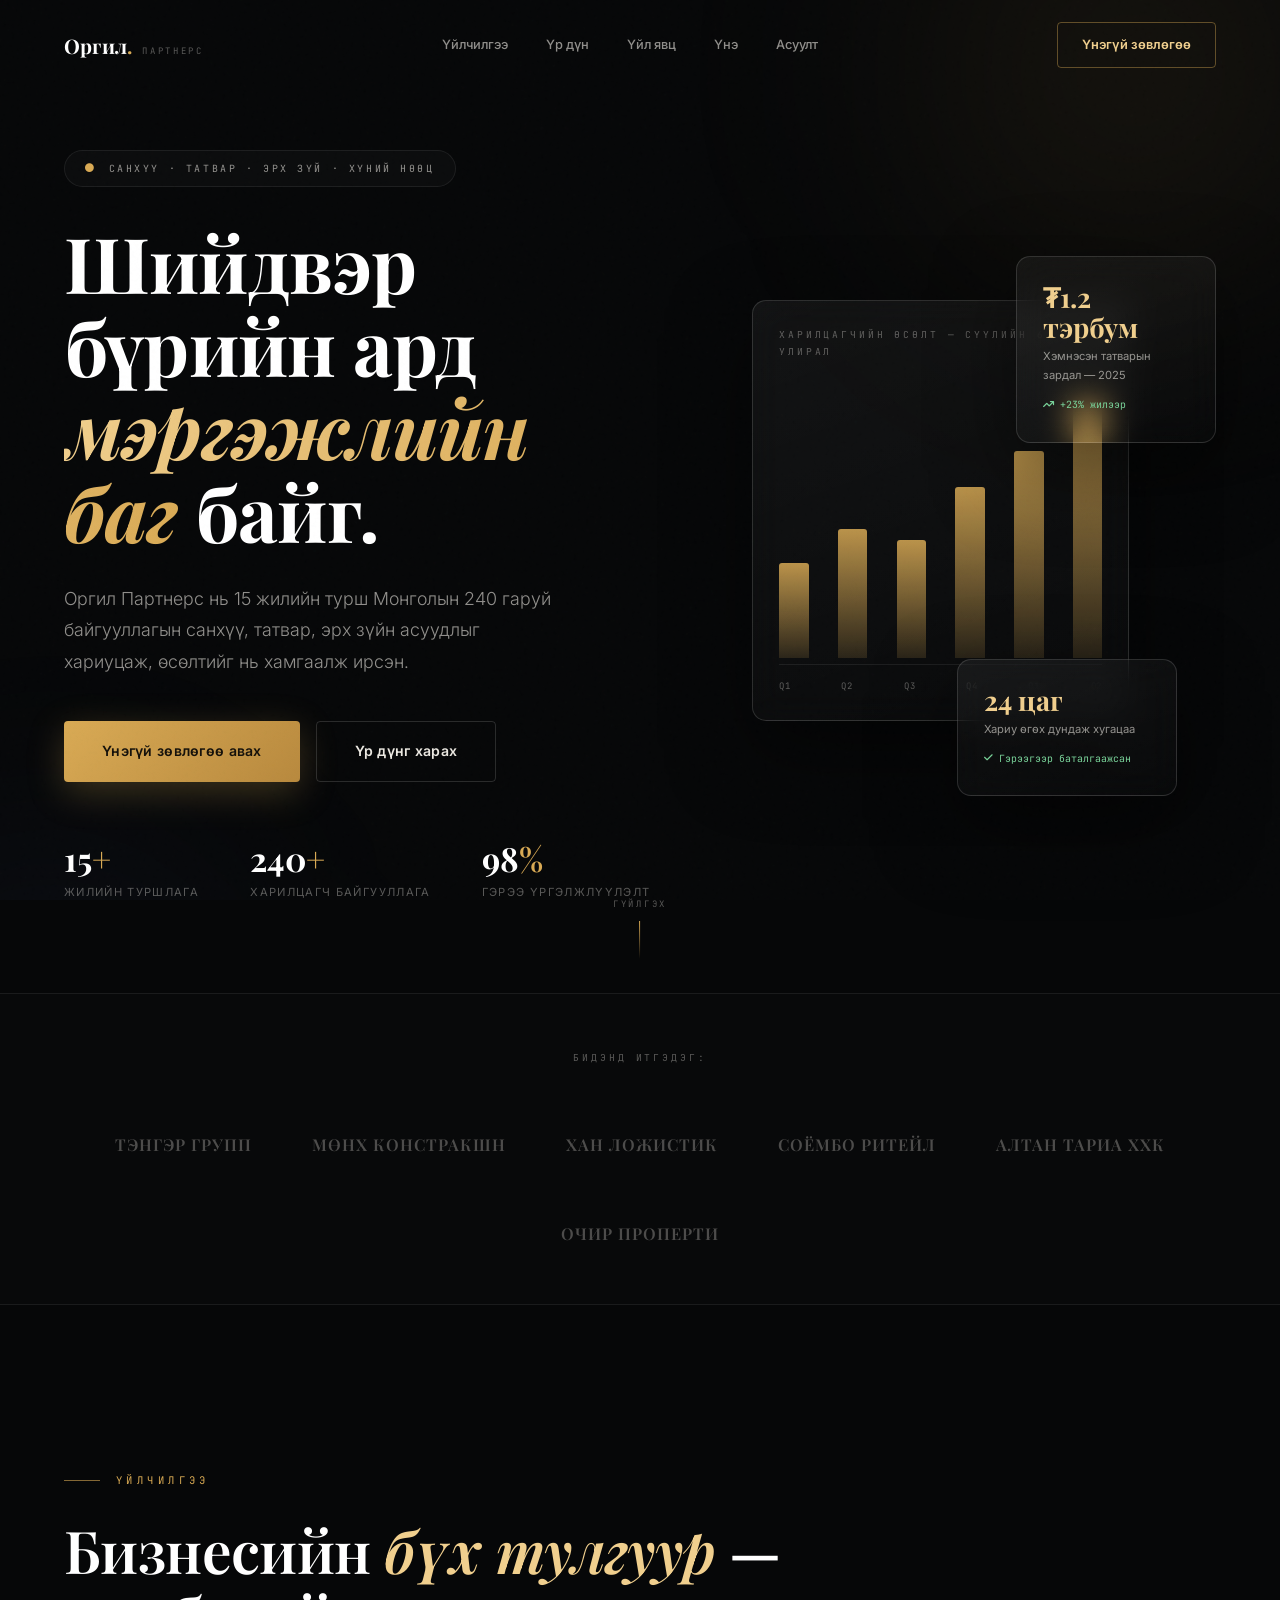
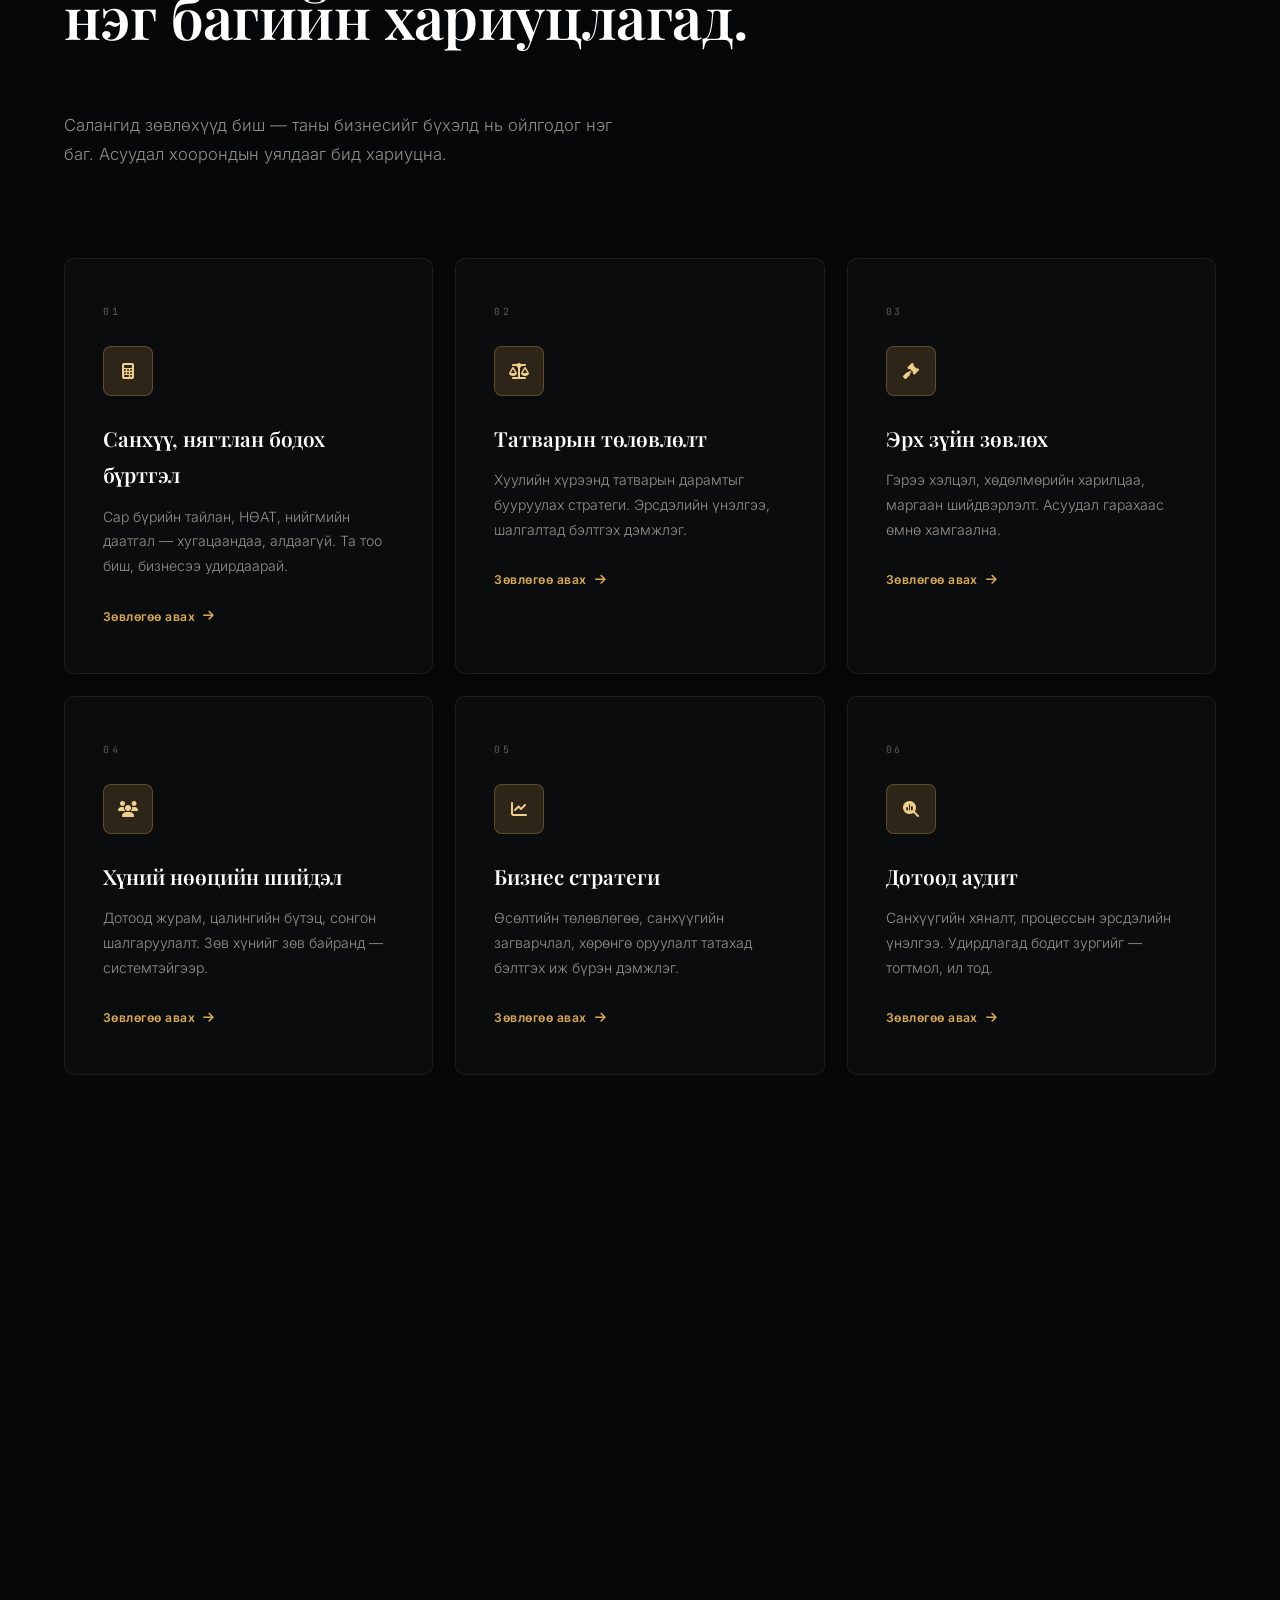
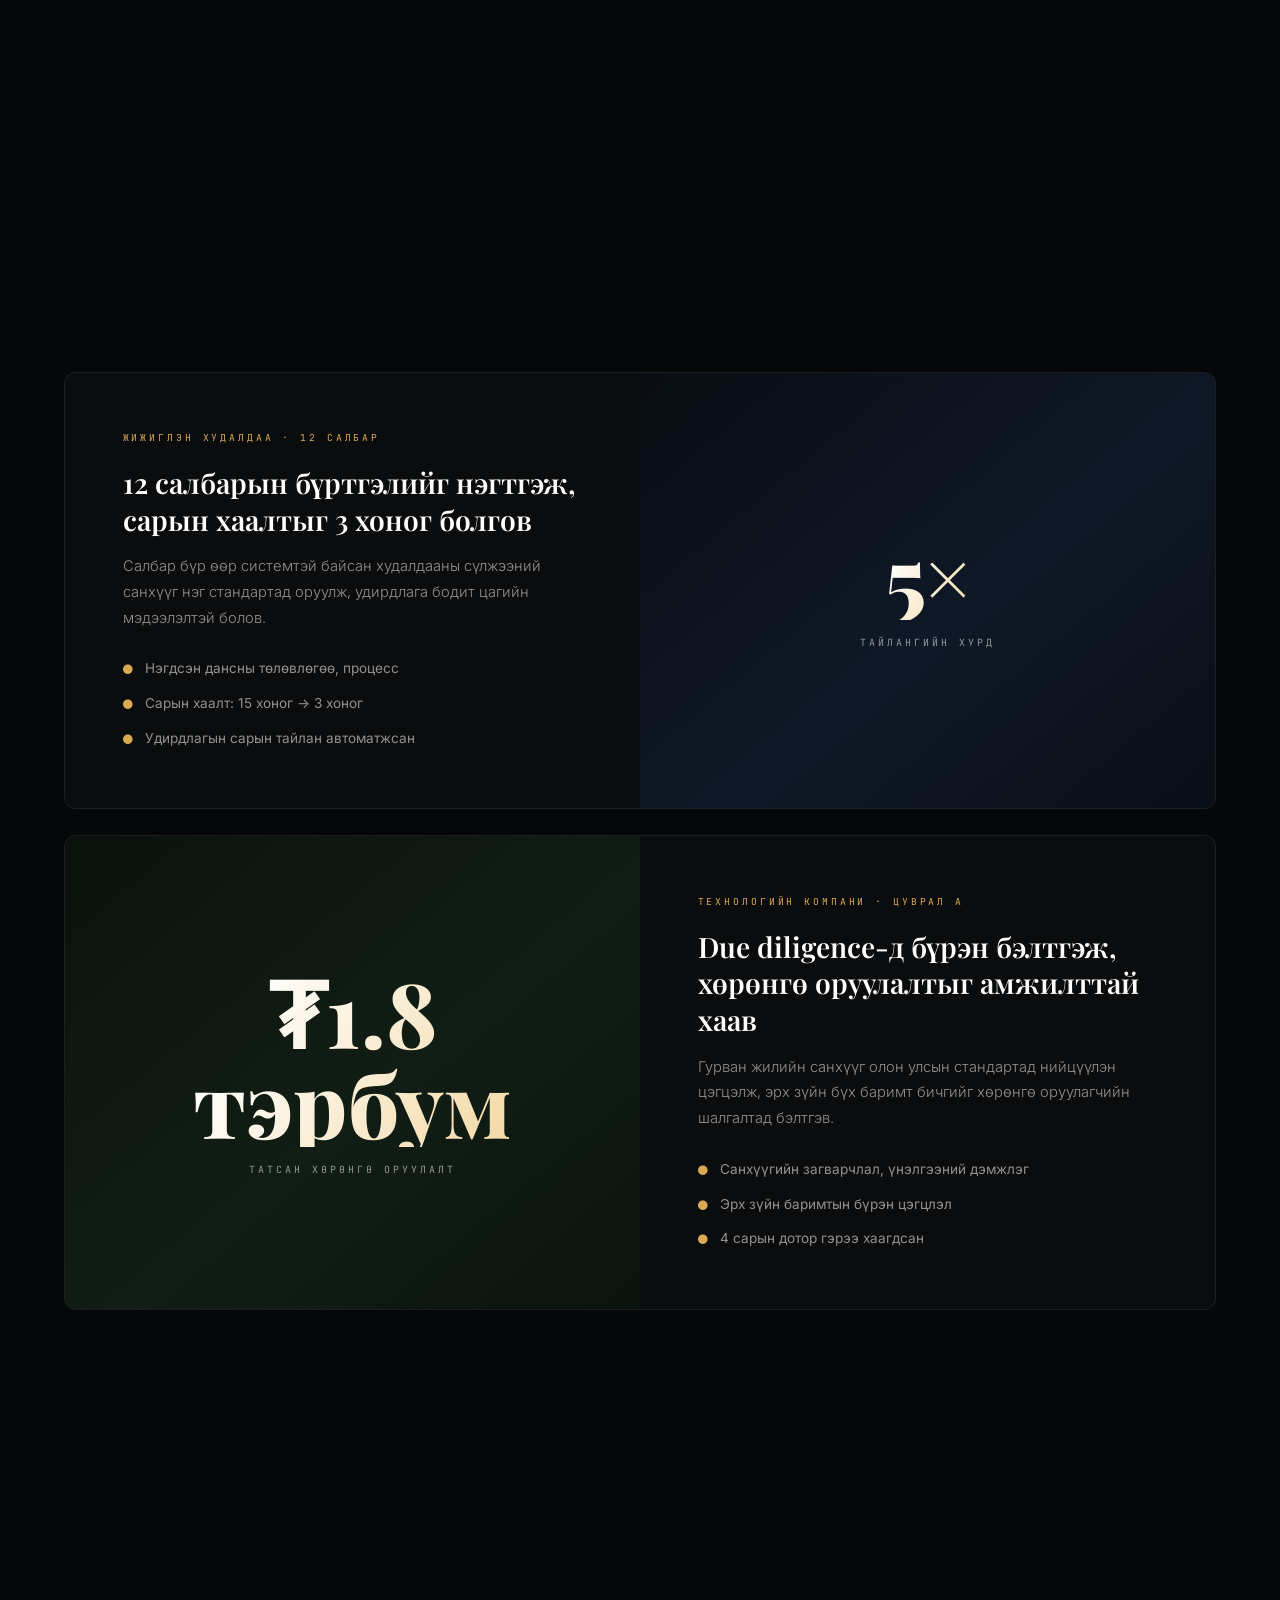
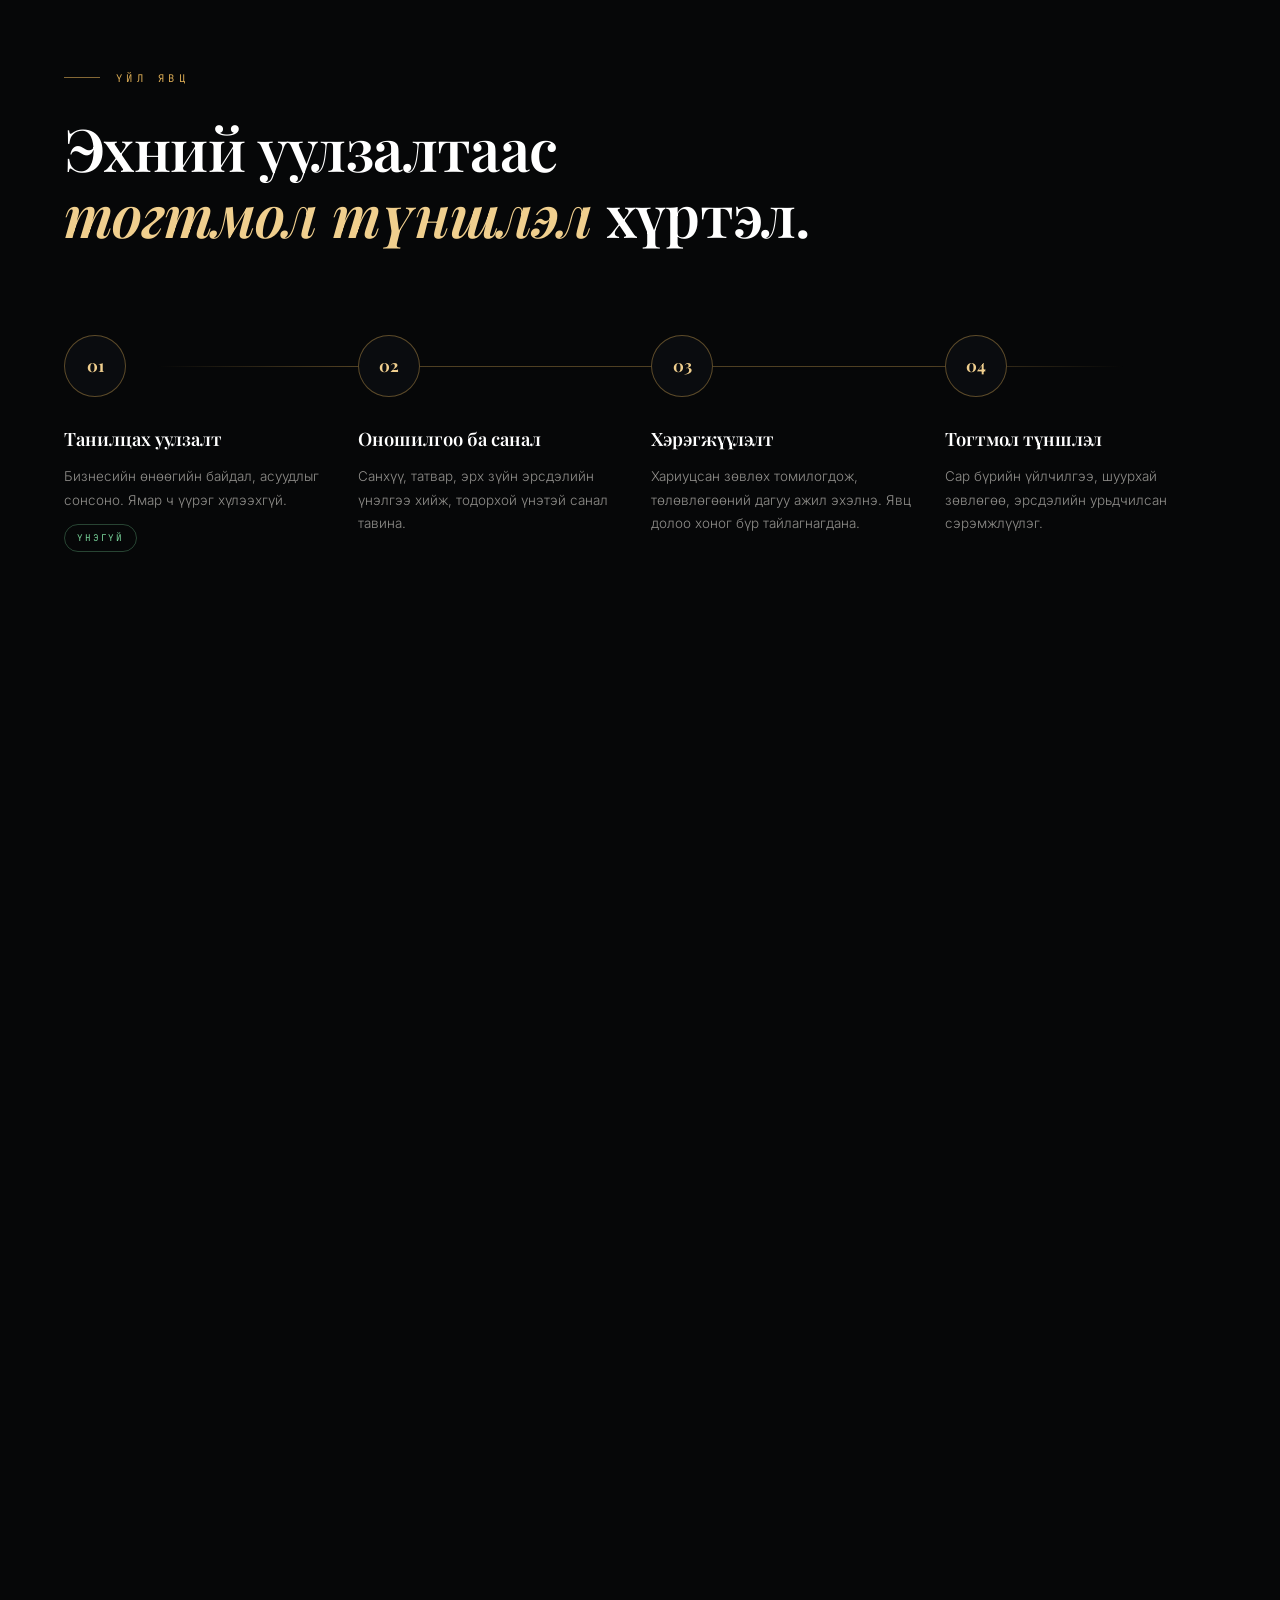
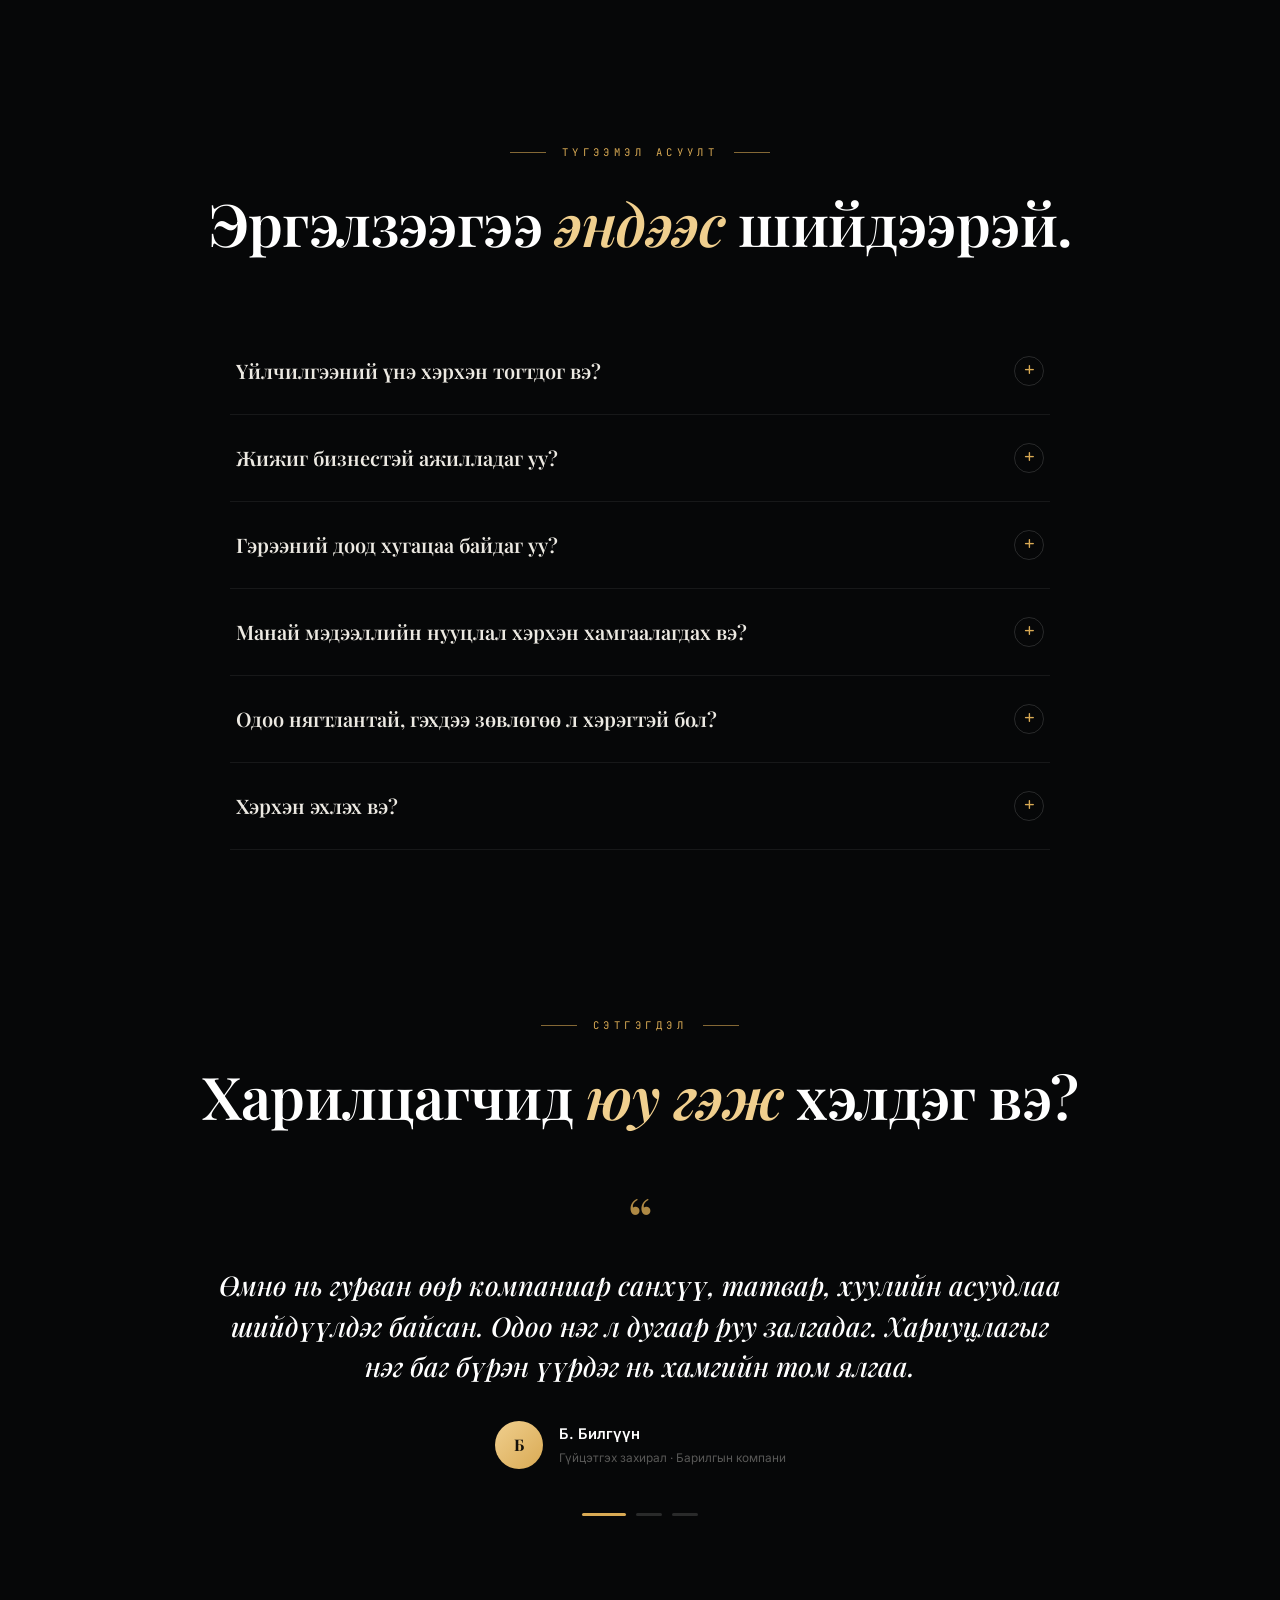
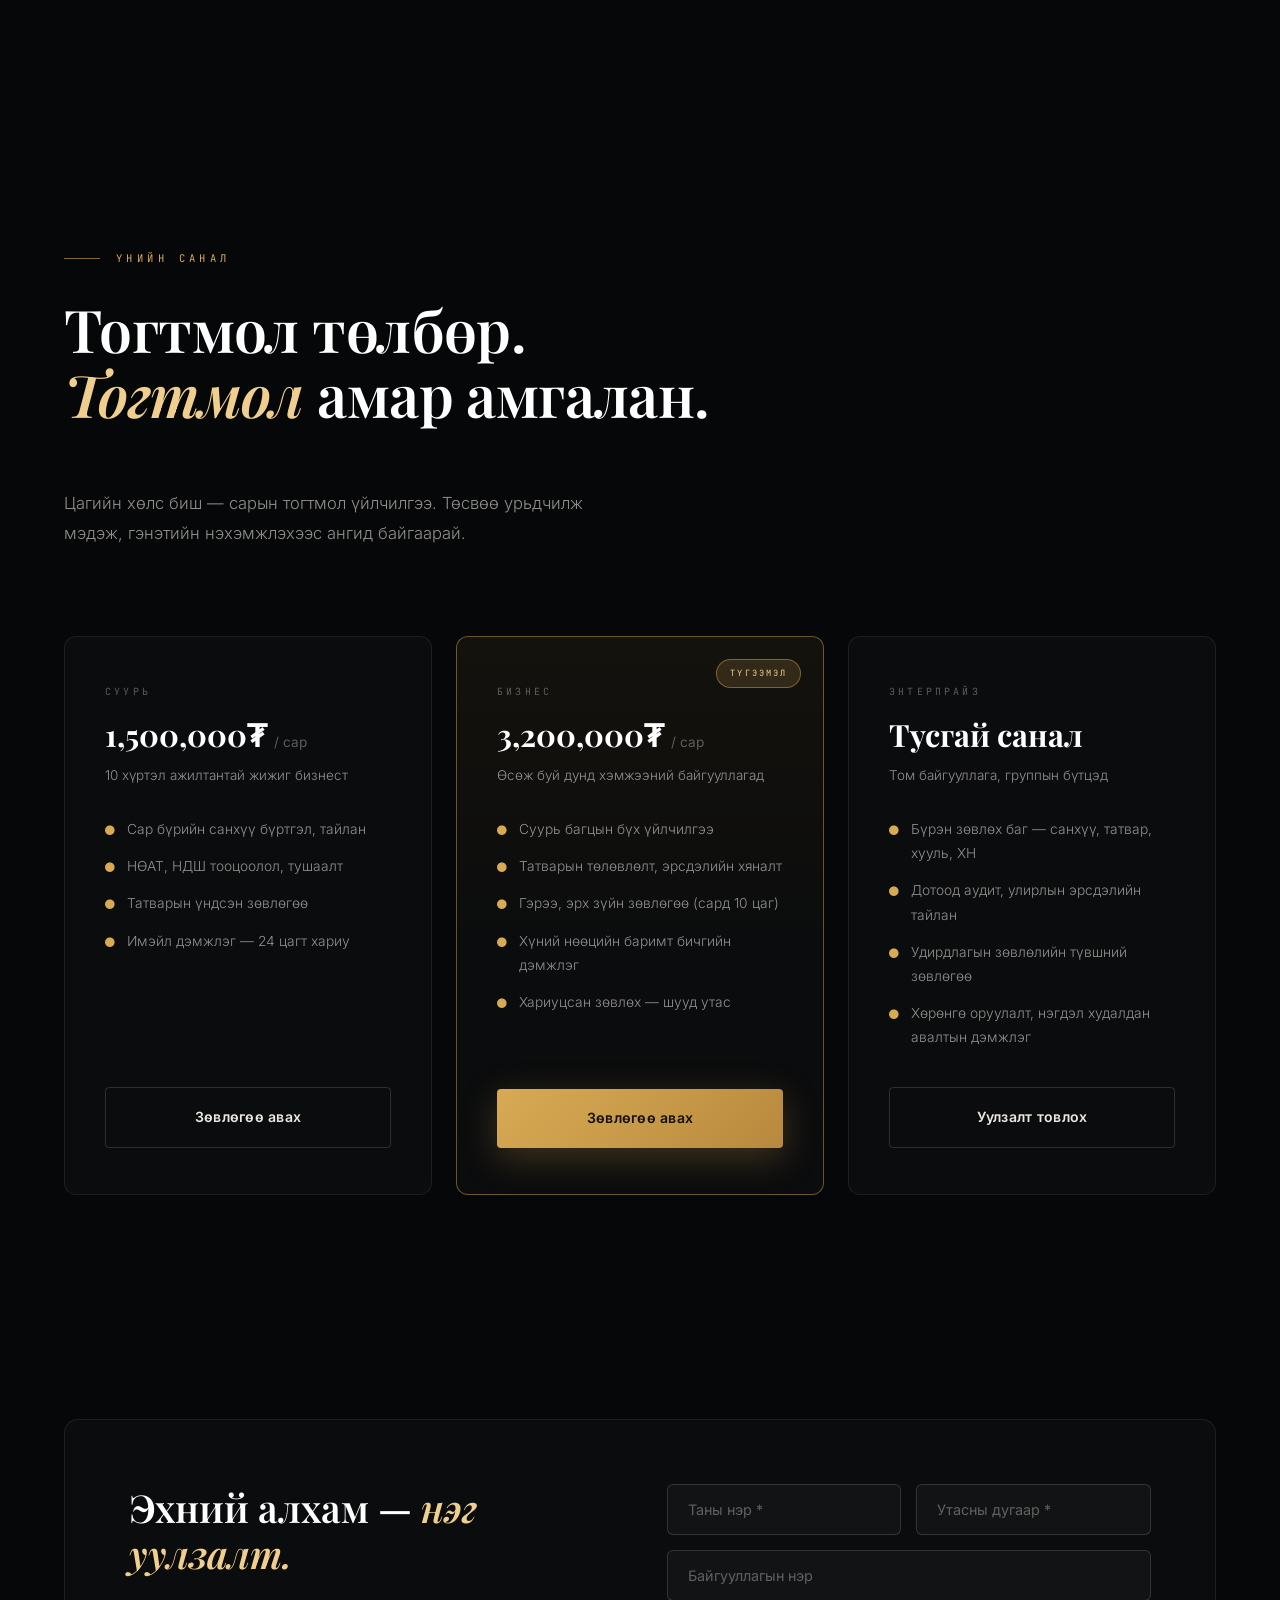
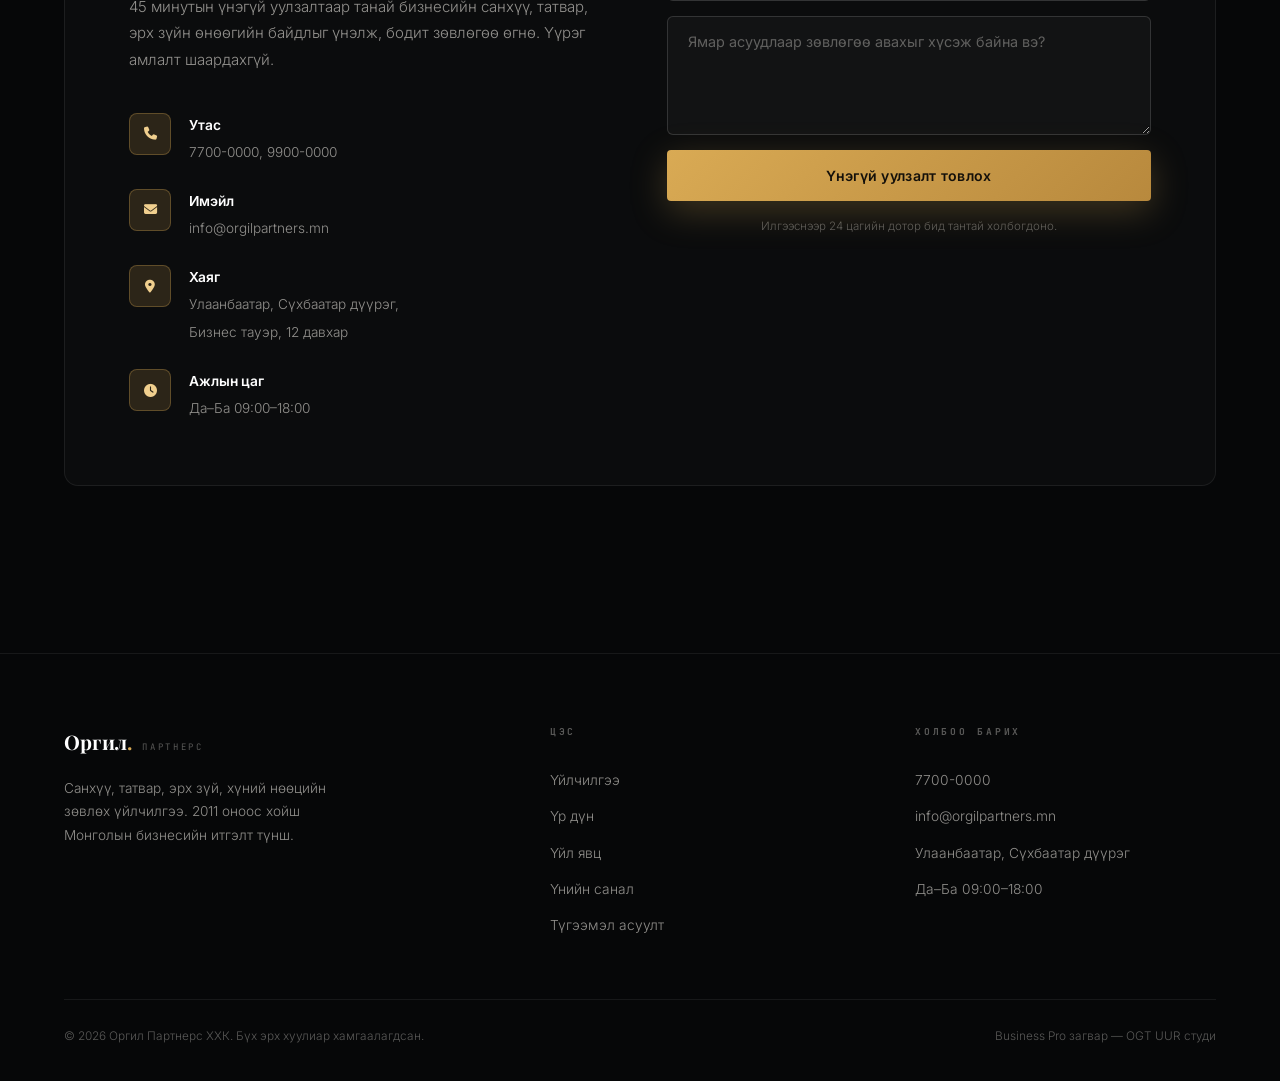
==== commit de5a43da: "Update index.html" ====
--- a/business-pro/index.html
+++ b/business-pro/index.html
@@ -3,446 +3,958 @@
 <head>
   <meta charset="UTF-8">
   <meta name="viewport" content="width=device-width, initial-scale=1.0">
-  <title>Business Pro — Мэргэжлийн Бизнес Вэбсайт Загвар</title>
-  <meta name="description" content="Business Pro — Мэргэжлийн бизнес вэбсайт загвар. 150+ амжилттай төсөл, 98% үйлчлүүлэгчийн сэтгэл ханамж." />
-  <meta property="og:title" content="Business Pro — Мэргэжлийн Бизнес Вэбсайт" />
-  <meta property="og:description" content="Мэргэжлийн бизнес вэбсайт загвар. Хурдан хүргэлт, тогтмол дэмжлэг." />
-  <meta property="og:type" content="website" />
-  <meta property="og:url" content="https://dulguunmurunedu-boop.github.io/websitemaker/business-pro/" />
-  <meta name="twitter:card" content="summary_large_image" />
+  <title>Оргил Партнерс — Санхүү, Татвар, Эрх зүйн зөвлөх үйлчилгээ | Business Pro Template</title>
+  <meta name="description" content="15+ жилийн туршлагатай зөвлөх баг. Санхүү бүртгэл, татварын төлөвлөлт, эрх зүйн зөвлөгөө, хүний нөөцийн шийдэл — нэг дороос. Үнэгүй зөвлөгөө аваарай.">
+  <meta property="og:title" content="Оргил Партнерс — Бизнесийн зөвлөх үйлчилгээ">
+  <meta property="og:description" content="Шийдвэр бүрийн ард мэргэжлийн баг. Санхүү, татвар, эрх зүй, хүний нөөц.">
+  <meta property="og:type" content="website">
+  <meta property="og:locale" content="mn_MN">
   <link rel="preconnect" href="https://fonts.googleapis.com">
-  <link href="https://fonts.googleapis.com/css2?family=Inter:wght@300;400;500;600;700;800;900&family=Space+Grotesk:wght@400;500;600;700&display=swap" rel="stylesheet">
+  <link href="https://fonts.googleapis.com/css2?family=Playfair+Display:wght@500;600;700;800&family=Inter:wght@300;400;500;600;700&family=JetBrains+Mono:wght@400;500&display=swap" rel="stylesheet">
   <link rel="stylesheet" href="https://cdnjs.cloudflare.com/ajax/libs/font-awesome/6.5.0/css/all.min.css">
-  <link rel="stylesheet" href="assets/css/style.css">
+  <script type="application/ld+json">
+  {
+    "@context": "https://schema.org",
+    "@type": "ProfessionalService",
+    "name": "Оргил Партнерс",
+    "description": "Санхүү, татвар, эрх зүй, хүний нөөцийн зөвлөх үйлчилгээ",
+    "areaServed": { "@type": "Country", "name": "Mongolia" },
+    "address": { "@type": "PostalAddress", "addressLocality": "Ulaanbaatar", "addressCountry": "MN" },
+    "telephone": "+976-7700-0000",
+    "priceRange": "₮₮₮"
+  }
+  </script>
+  <style>
+/* ============================================================
+   BUSINESS PRO — Premium Corporate Template
+   Dark luxury · Champagne gold · Serif authority
+   ============================================================ */
+*, *::before, *::after { margin: 0; padding: 0; box-sizing: border-box; }
+html { scroll-behavior: smooth; -webkit-font-smoothing: antialiased; text-rendering: optimizeLegibility; }
+:root {
+  --bg: #060708;
+  --bg-2: #0a0c0f;
+  --panel: rgba(255,255,255,0.025);
+  --panel-2: rgba(255,255,255,0.045);
+  --line: rgba(255,255,255,0.07);
+  --line-2: rgba(255,255,255,0.14);
+  --gold: #d9aa54;
+  --gold-2: #f0cf8e;
+  --gold-dim: rgba(217,170,84,0.16);
+  --blue: #6e8bff;
+  --text: #ece9e2;
+  --dim: rgba(236,233,226,0.6);
+  --mute: rgba(236,233,226,0.36);
+  --serif: 'Playfair Display', Georgia, serif;
+  --sans: 'Inter', sans-serif;
+  --mono: 'JetBrains Mono', monospace;
+  --ease: cubic-bezier(0.16, 1, 0.3, 1);
+  --pad: clamp(24px, 5vw, 72px);
+  --sect: clamp(110px, 13vw, 190px);
+}
+body { font-family: var(--sans); background: var(--bg); color: var(--text); line-height: 1.75; overflow-x: hidden; }
+a { color: inherit; text-decoration: none; }
+img { max-width: 100%; }
+::selection { background: rgba(217,170,84,0.35); color: #fff; }
+
+/* ---- atmosphere ---- */
+.atmo { position: fixed; inset: 0; z-index: -1; overflow: hidden; pointer-events: none; }
+.atmo-orb { position: absolute; border-radius: 50%; filter: blur(110px); will-change: transform; }
+.orb-g { width: 55vw; height: 55vw; top: -22vw; right: -16vw; background: radial-gradient(circle, rgba(217,170,84,0.10), transparent 65%); }
+.orb-b { width: 48vw; height: 48vw; top: 80vh; left: -20vw; background: radial-gradient(circle, rgba(110,139,255,0.07), transparent 65%); }
+.orb-g2 { width: 44vw; height: 44vw; top: 190vh; right: -14vw; background: radial-gradient(circle, rgba(217,170,84,0.06), transparent 65%); }
+.grain {
+  position: fixed; inset: 0; z-index: 9990; pointer-events: none; opacity: 0.5;
+  background-image: url("data:image/svg+xml,%3Csvg viewBox='0 0 256 256' xmlns='http://www.w3.org/2000/svg'%3E%3Cfilter id='n'%3E%3CfeTurbulence type='fractalNoise' baseFrequency='0.85' numOctaves='3' stitchTiles='stitch'/%3E%3C/filter%3E%3Crect width='100%25' height='100%25' filter='url(%23n)' opacity='0.035'/%3E%3C/svg%3E");
+}
+.progress { position: fixed; top: 0; left: 0; height: 2px; width: 0; background: linear-gradient(90deg, var(--gold), var(--gold-2)); z-index: 10001; }
+
+/* ---- reveal system ---- */
+[data-r] { opacity: 0; transform: translateY(42px); transition: opacity 1s var(--ease), transform 1s var(--ease); }
+[data-r="l"] { transform: translateX(-52px); }
+[data-r="r"] { transform: translateX(52px); }
+[data-r].in { opacity: 1; transform: none; }
+@media (prefers-reduced-motion: reduce) {
+  html { scroll-behavior: auto; }
+  *, *::before, *::after { animation-duration: .001s !important; transition-duration: .001s !important; }
+  [data-r] { opacity: 1 !important; transform: none !important; }
+}
+
+/* ---- type ---- */
+.k {
+  font-family: var(--mono); font-size: .66rem; letter-spacing: .42em; text-transform: uppercase;
+  color: var(--gold); display: flex; align-items: center; gap: 16px; margin-bottom: 28px;
+}
+.k::before { content: ''; width: 36px; height: 1px; background: var(--gold); opacity: .6; }
+.k.center { justify-content: center; }
+.k.center::after { content: ''; width: 36px; height: 1px; background: var(--gold); opacity: .6; }
+.h2 {
+  font-family: var(--serif); font-weight: 600; font-size: clamp(2.2rem, 4.6vw, 3.9rem);
+  line-height: 1.12; letter-spacing: -0.01em; color: #fff;
+}
+.h2 em { font-style: italic; color: var(--gold-2); }
+.lead { font-size: clamp(.98rem, 1.3vw, 1.12rem); color: var(--dim); font-weight: 300; max-width: 560px; margin-top: 22px; }
+.section { padding: var(--sect) var(--pad); position: relative; }
+.wrap { max-width: 1240px; margin: 0 auto; }
+.head-row { display: flex; justify-content: space-between; align-items: flex-end; gap: 40px; flex-wrap: wrap; margin-bottom: clamp(48px, 7vw, 88px); }
+
+/* ---- buttons ---- */
+.btn {
+  display: inline-flex; align-items: center; justify-content: center; gap: 10px;
+  padding: 17px 38px; border-radius: 4px; font-size: .88rem; font-weight: 600; letter-spacing: .02em;
+  cursor: pointer; border: none; font-family: var(--sans); transition: all .45s var(--ease); position: relative;
+}
+.btn-gold { background: linear-gradient(135deg, var(--gold), #b8893d); color: #14100a; box-shadow: 0 10px 36px rgba(217,170,84,0.25); }
+.btn-gold:hover { transform: translateY(-3px); box-shadow: 0 18px 48px rgba(217,170,84,0.4); }
+.btn-line { background: transparent; color: var(--text); border: 1px solid var(--line-2); }
+.btn-line:hover { border-color: rgba(217,170,84,0.6); color: var(--gold-2); transform: translateY(-3px); }
+.btn-block { width: 100%; }
+
+/* ---- nav ---- */
+nav {
+  position: fixed; top: 0; left: 0; right: 0; z-index: 1000;
+  display: flex; align-items: center; justify-content: space-between;
+  padding: 22px var(--pad); transition: all .5s var(--ease);
+}
+nav.on { background: rgba(6,7,8,0.82); backdrop-filter: blur(28px) saturate(1.4); -webkit-backdrop-filter: blur(28px) saturate(1.4); border-bottom: 1px solid var(--line); padding: 14px var(--pad); }
+.logo { display: flex; align-items: baseline; gap: 10px; }
+.logo b { font-family: var(--serif); font-size: 1.25rem; font-weight: 700; color: #fff; letter-spacing: .01em; }
+.logo b span { color: var(--gold); }
+.logo small { font-family: var(--mono); font-size: .56rem; letter-spacing: .3em; text-transform: uppercase; color: var(--mute); }
+.nav-links { display: flex; gap: 38px; }
+.nav-links a { font-size: .8rem; font-weight: 500; color: var(--dim); transition: color .3s; position: relative; padding: 4px 0; }
+.nav-links a::after { content: ''; position: absolute; left: 0; bottom: 0; width: 0; height: 1px; background: var(--gold); transition: width .4s var(--ease); }
+.nav-links a:hover { color: #fff; }
+.nav-links a:hover::after { width: 100%; }
+.nav-cta { font-size: .8rem; font-weight: 600; color: var(--gold-2); padding: 11px 24px; border: 1px solid rgba(217,170,84,0.4); border-radius: 4px; transition: all .4s; }
+.nav-cta:hover { background: var(--gold-dim); }
+.burger { display: none; background: none; border: none; cursor: pointer; flex-direction: column; gap: 5px; padding: 8px; }
+.burger span { width: 22px; height: 1.5px; background: #fff; display: block; transition: .3s; }
+.m-nav {
+  position: fixed; inset: 0; z-index: 10000; background: rgba(6,7,8,0.97);
+  backdrop-filter: blur(30px); -webkit-backdrop-filter: blur(30px);
+  display: flex; flex-direction: column; justify-content: center; padding: 48px; gap: 6px;
+  opacity: 0; pointer-events: none; transition: opacity .45s var(--ease);
+}
+.m-nav.open { opacity: 1; pointer-events: auto; }
+.m-nav a { font-family: var(--serif); font-size: clamp(1.8rem, 7vw, 2.6rem); color: var(--dim); padding: 10px 0; transition: color .3s; }
+.m-nav a:hover { color: var(--gold-2); }
+.m-close { position: absolute; top: 26px; right: 26px; background: none; border: none; color: #fff; font-size: 1.5rem; cursor: pointer; }
+
+/* ---- hero ---- */
+.hero { min-height: 100vh; display: flex; align-items: center; padding: 150px var(--pad) 90px; position: relative; overflow: hidden; }
+.hero-wrap { max-width: 1240px; margin: 0 auto; width: 100%; display: grid; grid-template-columns: 1.1fr .9fr; gap: clamp(48px, 6vw, 90px); align-items: center; }
+.hero-badge {
+  display: inline-flex; align-items: center; gap: 12px; padding: 9px 20px; border-radius: 100px;
+  background: var(--panel); border: 1px solid var(--line); font-family: var(--mono);
+  font-size: .62rem; letter-spacing: .26em; text-transform: uppercase; color: var(--dim); margin-bottom: 34px;
+}
+.hero-badge i { color: var(--gold); font-size: .55rem; }
+.hero h1 {
+  font-family: var(--serif); font-weight: 700; font-size: clamp(2.7rem, 6vw, 5rem);
+  line-height: 1.08; letter-spacing: -0.01em; color: #fff; margin-bottom: 30px;
+}
+.hero h1 em { font-style: italic; background: linear-gradient(110deg, var(--gold-2), var(--gold)); -webkit-background-clip: text; background-clip: text; -webkit-text-fill-color: transparent; }
+.hero-desc { font-size: clamp(1rem, 1.4vw, 1.15rem); color: var(--dim); font-weight: 300; max-width: 500px; margin-bottom: 44px; }
+.hero-actions { display: flex; gap: 16px; flex-wrap: wrap; margin-bottom: 60px; }
+.hero-stats { display: flex; gap: clamp(28px, 4vw, 56px); flex-wrap: wrap; }
+.hstat .n { font-family: var(--serif); font-size: clamp(1.7rem, 2.6vw, 2.4rem); font-weight: 700; color: #fff; line-height: 1; }
+.hstat .n i { font-style: normal; color: var(--gold); }
+.hstat .l { font-size: .7rem; letter-spacing: .12em; text-transform: uppercase; color: var(--mute); margin-top: 8px; }
+
+/* hero visual — layered KPI glass composition */
+.hero-vis { position: relative; height: clamp(380px, 44vw, 540px); }
+.hv-card {
+  position: absolute; border-radius: 14px;
+  background: linear-gradient(160deg, rgba(255,255,255,0.05), rgba(255,255,255,0.015));
+  border: 1px solid var(--line-2); backdrop-filter: blur(16px); -webkit-backdrop-filter: blur(16px);
+  box-shadow: 0 30px 80px rgba(0,0,0,0.5); padding: 26px; will-change: transform;
+}
+.hv-main { top: 8%; left: 4%; right: 18%; bottom: 14%; display: flex; flex-direction: column; }
+.hv-main .t { font-family: var(--mono); font-size: .6rem; letter-spacing: .3em; text-transform: uppercase; color: var(--mute); margin-bottom: 18px; }
+.hv-chart { flex: 1; display: flex; align-items: flex-end; gap: 9%; padding-bottom: 6px; border-bottom: 1px solid var(--line); }
+.hv-bar { flex: 1; border-radius: 3px 3px 0 0; background: linear-gradient(180deg, rgba(217,170,84,0.85), rgba(217,170,84,0.15)); transform-origin: bottom; transform: scaleY(0); transition: transform 1.2s var(--ease); }
+.hv-bar:nth-child(2) { transition-delay: .1s; } .hv-bar:nth-child(3) { transition-delay: .2s; }
+.hv-bar:nth-child(4) { transition-delay: .3s; } .hv-bar:nth-child(5) { transition-delay: .4s; }
+.hv-bar:nth-child(6) { transition-delay: .5s; }
+.in .hv-bar { transform: scaleY(1); }
+.hv-foot { display: flex; justify-content: space-between; margin-top: 14px; font-family: var(--mono); font-size: .56rem; color: var(--mute); letter-spacing: .1em; }
+.hv-kpi1 { top: 0; right: 0; width: 200px; }
+.hv-kpi2 { bottom: 0; right: 8%; width: 220px; }
+.hv-kpi .num { font-family: var(--serif); font-size: 1.7rem; font-weight: 700; color: var(--gold-2); line-height: 1.1; }
+.hv-kpi .lbl { font-size: .7rem; color: var(--dim); margin-top: 4px; }
+.hv-kpi .up { display: inline-flex; align-items: center; gap: 6px; margin-top: 10px; font-size: .62rem; color: #79d49a; font-family: var(--mono); }
+.hero-scroll { position: absolute; bottom: 34px; left: 50%; transform: translateX(-50%); display: flex; flex-direction: column; align-items: center; gap: 8px; font-family: var(--mono); font-size: .56rem; letter-spacing: .3em; text-transform: uppercase; color: var(--mute); }
+.hero-scroll .ln { width: 1px; height: 38px; background: linear-gradient(180deg, var(--gold), transparent); animation: drop 2.4s var(--ease) infinite; }
+@keyframes drop { 0% { transform: scaleY(0); transform-origin: top; } 50% { transform: scaleY(1); transform-origin: top; } 51% { transform-origin: bottom; } 100% { transform: scaleY(0); transform-origin: bottom; } }
+
+/* ---- trust ---- */
+.trust { padding: 56px var(--pad); border-top: 1px solid var(--line); border-bottom: 1px solid var(--line); background: rgba(255,255,255,0.012); }
+.trust-wrap { max-width: 1240px; margin: 0 auto; display: flex; align-items: center; gap: clamp(28px, 5vw, 64px); flex-wrap: wrap; justify-content: center; }
+.trust-label { font-family: var(--mono); font-size: .6rem; letter-spacing: .3em; text-transform: uppercase; color: var(--mute); flex-shrink: 0; }
+.trust-logos { display: flex; gap: clamp(28px, 5vw, 60px); flex-wrap: wrap; align-items: center; justify-content: center; }
+.tlogo { font-family: var(--serif); font-size: 1.02rem; font-weight: 600; letter-spacing: .06em; color: rgba(236,233,226,0.3); transition: color .4s; white-space: nowrap; }
+.tlogo:hover { color: rgba(236,233,226,0.75); }
+
+/* ---- services ---- */
+.s-grid { display: grid; grid-template-columns: repeat(3, 1fr); gap: 22px; }
+.s-card {
+  position: relative; padding: 44px 38px; border-radius: 10px;
+  background: var(--panel); border: 1px solid var(--line);
+  transition: transform .55s var(--ease), border-color .4s, background .4s; overflow: hidden;
+}
+.s-card::before {
+  content: ''; position: absolute; top: 0; left: 0; right: 0; height: 1px;
+  background: linear-gradient(90deg, transparent, rgba(217,170,84,0.7), transparent);
+  opacity: 0; transition: opacity .5s;
+}
+.s-card:hover { transform: translateY(-8px); border-color: var(--line-2); background: var(--panel-2); }
+.s-card:hover::before { opacity: 1; }
+.s-num { font-family: var(--mono); font-size: .62rem; letter-spacing: .26em; color: var(--mute); margin-bottom: 26px; }
+.s-icon { width: 50px; height: 50px; border-radius: 8px; background: var(--gold-dim); border: 1px solid rgba(217,170,84,0.3); display: flex; align-items: center; justify-content: center; color: var(--gold-2); font-size: 1rem; margin-bottom: 24px; }
+.s-card h3 { font-family: var(--serif); font-size: 1.3rem; font-weight: 600; color: #fff; margin-bottom: 12px; }
+.s-card p { font-size: .88rem; color: var(--dim); font-weight: 300; margin-bottom: 22px; }
+.s-link { font-size: .76rem; font-weight: 600; color: var(--gold); letter-spacing: .04em; display: inline-flex; align-items: center; gap: 8px; transition: gap .3s; }
+.s-card:hover .s-link { gap: 13px; }
+
+/* ---- case studies ---- */
+.case { display: grid; grid-template-columns: 1fr 1fr; border: 1px solid var(--line); border-radius: 12px; overflow: hidden; background: var(--panel); margin-bottom: 26px; transition: border-color .4s; }
+.case:hover { border-color: var(--line-2); }
+.case-vis { position: relative; min-height: 300px; padding: 40px; display: flex; align-items: center; justify-content: center; overflow: hidden; }
+.case:nth-child(odd) .case-vis { order: 2; }
+.case-vis::before { content: ''; position: absolute; inset: 0; opacity: .9; }
+.cv-1::before { background: linear-gradient(140deg, #15110a 0%, #241a0d 55%, #1a1208 100%); }
+.cv-2::before { background: linear-gradient(140deg, #0a0e15 0%, #101a2a 55%, #0a1018 100%); }
+.cv-3::before { background: linear-gradient(140deg, #0c130e 0%, #122016 55%, #0b150e 100%); }
+.case-metric { position: relative; text-align: center; }
+.case-metric .big { font-family: var(--serif); font-weight: 800; font-size: clamp(3.4rem, 7vw, 5.6rem); line-height: 1; background: linear-gradient(120deg, #fff 25%, var(--gold-2)); -webkit-background-clip: text; background-clip: text; -webkit-text-fill-color: transparent; }
+.case-metric .sub { font-family: var(--mono); font-size: .62rem; letter-spacing: .3em; text-transform: uppercase; color: var(--dim); margin-top: 14px; }
+.case-body { padding: clamp(36px, 4.5vw, 60px); display: flex; flex-direction: column; justify-content: center; }
+.case-tag { font-family: var(--mono); font-size: .6rem; letter-spacing: .3em; text-transform: uppercase; color: var(--gold); margin-bottom: 18px; }
+.case-body h3 { font-family: var(--serif); font-size: clamp(1.4rem, 2.2vw, 1.85rem); font-weight: 600; color: #fff; margin-bottom: 16px; line-height: 1.3; }
+.case-body p { font-size: .92rem; color: var(--dim); font-weight: 300; margin-bottom: 26px; }
+.case-points { display: flex; flex-direction: column; gap: 11px; }
+.case-points span { display: flex; gap: 12px; align-items: baseline; font-size: .85rem; color: var(--dim); }
+.case-points i { color: var(--gold); font-size: .6rem; }
+
+/* ---- process ---- */
+.proc-grid { display: grid; grid-template-columns: repeat(4, 1fr); gap: 22px; position: relative; }
+.proc-grid::before { content: ''; position: absolute; top: 31px; left: 8%; right: 8%; height: 1px; background: linear-gradient(90deg, transparent, rgba(217,170,84,0.35) 20%, rgba(217,170,84,0.35) 80%, transparent); }
+.p-step { position: relative; text-align: left; padding-top: 0; }
+.p-dot {
+  width: 62px; height: 62px; border-radius: 50%; position: relative; z-index: 2;
+  background: var(--bg-2); border: 1px solid rgba(217,170,84,0.4);
+  display: flex; align-items: center; justify-content: center;
+  font-family: var(--serif); font-size: 1.05rem; font-weight: 700; color: var(--gold-2); margin-bottom: 26px;
+}
+.p-step h3 { font-family: var(--serif); font-size: 1.15rem; font-weight: 600; color: #fff; margin-bottom: 10px; }
+.p-step p { font-size: .84rem; color: var(--dim); font-weight: 300; }
+.p-step .free { display: inline-block; margin-top: 12px; font-family: var(--mono); font-size: .58rem; letter-spacing: .2em; text-transform: uppercase; color: #79d49a; border: 1px solid rgba(121,212,154,0.3); padding: 5px 12px; border-radius: 100px; }
+
+/* ---- benefits ---- */
+.b-grid { display: grid; grid-template-columns: repeat(3, 1fr); gap: 1px; background: var(--line); border: 1px solid var(--line); border-radius: 12px; overflow: hidden; }
+.b-cell { background: var(--bg); padding: 44px 38px; transition: background .4s; position: relative; }
+.b-cell:hover { background: var(--bg-2); }
+.b-cell i.fa-solid, .b-cell i.fas { color: var(--gold); font-size: 1.1rem; margin-bottom: 20px; display: block; }
+.b-cell h3 { font-size: 1.02rem; font-weight: 600; color: #fff; margin-bottom: 10px; }
+.b-cell p { font-size: .84rem; color: var(--dim); font-weight: 300; }
+
+/* ---- FAQ ---- */
+.faq-wrap { max-width: 820px; margin: 0 auto; }
+.faq-item { border-bottom: 1px solid var(--line); }
+.faq-q {
+  width: 100%; display: flex; justify-content: space-between; align-items: center; gap: 24px;
+  padding: 28px 6px; background: none; border: none; cursor: pointer; text-align: left;
+  font-family: var(--serif); font-size: clamp(1.02rem, 1.6vw, 1.25rem); font-weight: 600; color: var(--text);
+  transition: color .3s;
+}
+.faq-q:hover { color: var(--gold-2); }
+.faq-q .x { width: 30px; height: 30px; flex-shrink: 0; border: 1px solid var(--line-2); border-radius: 50%; display: flex; align-items: center; justify-content: center; font-size: .7rem; color: var(--gold); transition: transform .45s var(--ease), background .3s; }
+.faq-item.open .faq-q .x { transform: rotate(45deg); background: var(--gold-dim); }
+.faq-a { max-height: 0; overflow: hidden; transition: max-height .55s var(--ease); }
+.faq-a p { padding: 0 6px 28px; font-size: .92rem; color: var(--dim); font-weight: 300; max-width: 680px; }
+
+/* ---- testimonials ---- */
+.t-stage { max-width: 880px; margin: 0 auto; position: relative; min-height: 280px; }
+.t-slide { position: absolute; inset: 0; opacity: 0; transform: translateY(18px); transition: opacity .7s var(--ease), transform .7s var(--ease); pointer-events: none; text-align: center; padding: 0 16px; }
+.t-slide.on { opacity: 1; transform: none; pointer-events: auto; position: relative; }
+.t-mark { font-family: var(--serif); font-size: 4rem; line-height: .6; color: var(--gold); opacity: .8; display: block; margin-bottom: 26px; }
+.t-slide blockquote { font-family: var(--serif); font-size: clamp(1.2rem, 2.4vw, 1.7rem); font-weight: 500; font-style: italic; color: #fff; line-height: 1.5; margin-bottom: 34px; }
+.t-who { display: flex; align-items: center; justify-content: center; gap: 16px; }
+.t-ava { width: 48px; height: 48px; border-radius: 50%; display: flex; align-items: center; justify-content: center; font-family: var(--serif); font-weight: 700; color: #14100a; background: linear-gradient(135deg, var(--gold-2), var(--gold)); }
+.t-who .nm { font-size: .92rem; font-weight: 600; color: #fff; text-align: left; }
+.t-who .rl { font-size: .74rem; color: var(--mute); text-align: left; }
+.t-dots { display: flex; justify-content: center; gap: 10px; margin-top: 44px; }
+.t-dot { width: 26px; height: 3px; border-radius: 100px; background: var(--line-2); border: none; cursor: pointer; transition: background .4s, width .4s; padding: 0; }
+.t-dot.on { background: var(--gold); width: 44px; }
+
+/* ---- pricing ---- */
+.pr-grid { display: grid; grid-template-columns: repeat(3, 1fr); gap: 24px; align-items: stretch; }
+.pr-card {
+  padding: 46px 40px; border-radius: 12px; background: var(--panel); border: 1px solid var(--line);
+  display: flex; flex-direction: column; position: relative; transition: transform .5s var(--ease), border-color .4s;
+}
+.pr-card:hover { transform: translateY(-8px); border-color: var(--line-2); }
+.pr-card.hot { border-color: rgba(217,170,84,0.45); background: linear-gradient(180deg, rgba(217,170,84,0.07), var(--panel) 55%); }
+.pr-flag { position: absolute; top: 22px; right: 22px; font-family: var(--mono); font-size: .54rem; letter-spacing: .24em; text-transform: uppercase; color: var(--gold-2); border: 1px solid rgba(217,170,84,0.45); padding: 6px 13px; border-radius: 100px; background: var(--gold-dim); }
+.pr-name { font-family: var(--mono); font-size: .62rem; letter-spacing: .32em; text-transform: uppercase; color: var(--mute); margin-bottom: 18px; }
+.pr-price { font-family: var(--serif); font-size: clamp(1.7rem, 2.4vw, 2.1rem); font-weight: 700; color: #fff; line-height: 1.1; }
+.pr-price small { font-size: .85rem; font-family: var(--sans); font-weight: 400; color: var(--mute); }
+.pr-desc { font-size: .84rem; color: var(--dim); font-weight: 300; margin: 12px 0 30px; }
+.pr-list { list-style: none; display: flex; flex-direction: column; gap: 13px; margin-bottom: 38px; flex: 1; }
+.pr-list li { display: flex; gap: 12px; align-items: baseline; font-size: .86rem; color: var(--dim); font-weight: 300; }
+.pr-list i { color: var(--gold); font-size: .6rem; }
+.pr-note { text-align: center; margin-top: 36px; font-size: .78rem; color: var(--mute); font-weight: 300; }
+
+/* ---- contact ---- */
+.c-wrap {
+  max-width: 1240px; margin: 0 auto; display: grid; grid-template-columns: 1fr 1.05fr;
+  gap: clamp(40px, 6vw, 88px); border: 1px solid var(--line); border-radius: 14px;
+  background: var(--panel); padding: clamp(36px, 5vw, 70px);
+}
+.c-info h2 { font-family: var(--serif); font-size: clamp(1.7rem, 3vw, 2.5rem); font-weight: 600; color: #fff; line-height: 1.2; margin-bottom: 18px; }
+.c-info h2 em { font-style: italic; color: var(--gold-2); }
+.c-info > p { font-size: .94rem; color: var(--dim); font-weight: 300; margin-bottom: 40px; }
+.c-rows { display: flex; flex-direction: column; gap: 24px; }
+.c-row { display: flex; gap: 18px; align-items: flex-start; }
+.c-row i { width: 42px; height: 42px; flex-shrink: 0; border-radius: 8px; background: var(--gold-dim); border: 1px solid rgba(217,170,84,0.3); color: var(--gold-2); display: flex; align-items: center; justify-content: center; font-size: .82rem; }
+.c-row b { display: block; font-size: .86rem; color: #fff; font-weight: 600; }
+.c-row span { font-size: .85rem; color: var(--dim); font-weight: 300; line-height: 1.6; }
+.c-form { display: flex; flex-direction: column; gap: 15px; }
+.c-form .duo { display: grid; grid-template-columns: 1fr 1fr; gap: 15px; }
+.c-form input, .c-form textarea {
+  width: 100%; padding: 16px 20px; border-radius: 6px; background: rgba(255,255,255,0.03);
+  border: 1px solid var(--line-2); color: #fff; font-family: var(--sans); font-size: .9rem;
+  outline: none; resize: vertical; transition: border-color .3s;
+}
+.c-form input:focus, .c-form textarea:focus { border-color: rgba(217,170,84,0.65); }
+.c-form input::placeholder, .c-form textarea::placeholder { color: var(--mute); }
+.c-sent { display: none; text-align: center; padding: 40px 0; }
+.c-sent.show { display: block; }
+.c-sent i { font-size: 2.2rem; color: #79d49a; margin-bottom: 16px; }
+.c-sent h3 { font-family: var(--serif); font-size: 1.4rem; color: #fff; margin-bottom: 8px; }
+.c-sent p { color: var(--dim); font-size: .9rem; }
+
+/* ---- footer ---- */
+footer { border-top: 1px solid var(--line); padding: 70px var(--pad) 34px; }
+.f-wrap { max-width: 1240px; margin: 0 auto; display: grid; grid-template-columns: 1.4fr 1fr 1fr; gap: clamp(36px, 5vw, 72px); }
+.f-brand p { font-size: .85rem; color: var(--dim); font-weight: 300; max-width: 300px; margin-top: 18px; }
+.f-col h4 { font-family: var(--mono); font-size: .6rem; letter-spacing: .3em; text-transform: uppercase; color: var(--mute); margin-bottom: 22px; }
+.f-col a, .f-col span { display: block; font-size: .86rem; color: var(--dim); font-weight: 300; padding: 6px 0; transition: color .3s; }
+.f-col a:hover { color: var(--gold-2); }
+.f-base { max-width: 1240px; margin: 56px auto 0; padding-top: 26px; border-top: 1px solid var(--line); display: flex; justify-content: space-between; gap: 14px; flex-wrap: wrap; font-size: .74rem; color: var(--mute); font-weight: 300; }
+
+/* ---- responsive ---- */
+@media (max-width: 1080px) {
+  .s-grid { grid-template-columns: 1fr 1fr; }
+  .b-grid { grid-template-columns: 1fr 1fr; }
+  .proc-grid { grid-template-columns: 1fr 1fr; gap: 44px 22px; }
+  .proc-grid::before { display: none; }
+}
+@media (max-width: 920px) {
+  .nav-links, .nav-cta { display: none; }
+  .burger { display: flex; }
+  .hero-wrap { grid-template-columns: 1fr; }
+  .hero-vis { max-width: 560px; }
+  .case { grid-template-columns: 1fr; }
+  .case:nth-child(odd) .case-vis { order: 0; }
+  .case-vis { min-height: 240px; }
+  .pr-grid { grid-template-columns: 1fr; max-width: 480px; margin: 0 auto; }
+  .c-wrap { grid-template-columns: 1fr; }
+  .f-wrap { grid-template-columns: 1fr; gap: 36px; }
+}
+@media (max-width: 600px) {
+  .s-grid, .b-grid { grid-template-columns: 1fr; }
+  .proc-grid { grid-template-columns: 1fr; }
+  .hero-actions .btn { width: 100%; }
+  .c-form .duo { grid-template-columns: 1fr; }
+  .hero-stats { gap: 24px; }
+  .hv-kpi1 { display: none; }
+}
+  </style>
 </head>
 <body>
-  <!-- NAVIGATION -->
-  <nav class="nav" id="navbar">
-    <div class="nav-container">
-      <a href="index.html" class="nav-logo">
-        <span class="logo-icon">B</span>
-        <span class="logo-text">Business<span class="logo-accent">Pro</span></span>
-      </a>
-      <ul class="nav-links">
-        <li><a href="index.html" class="active">Нүүр</a></li>
-        <li><a href="pages/about.html">Бидний тухай</a></li>
-        <li><a href="pages/services.html">Үйлчилгээ</a></li>
-        <li><a href="pages/projects.html">Төслүүд</a></li>
-        <li><a href="pages/team.html">Баг</a></li>
-        <li><a href="pages/pricing.html">Үнэ</a></li>
-        <li><a href="pages/blog.html">Блог</a></li>
-        <li><a href="pages/contact.html">Холбоо барих</a></li>
-      </ul>
-      <div class="nav-actions">
-        <a href="pages/contact.html" class="btn btn-primary btn-sm">Үнийн санал авах</a>
-      </div>
-      <button class="nav-toggle" id="navToggle" aria-label="Цэс нээх">
-        <span></span><span></span><span></span>
-      </button>
-    </div>
+
+  <div class="progress" id="prog"></div>
+  <div class="atmo" aria-hidden="true">
+    <div class="atmo-orb orb-g" data-sp="0.05"></div>
+    <div class="atmo-orb orb-b" data-sp="-0.04"></div>
+    <div class="atmo-orb orb-g2" data-sp="0.04"></div>
+  </div>
+  <div class="grain" aria-hidden="true"></div>
+
+  <!-- NAV -->
+  <nav id="nav" aria-label="Үндсэн цэс">
+    <a href="#top" class="logo">
+      <b>Оргил<span>.</span></b>
+      <small>Партнерс</small>
+    </a>
+    <div class="nav-links">
+      <a href="#services">Үйлчилгээ</a>
+      <a href="#cases">Үр дүн</a>
+      <a href="#process">Үйл явц</a>
+      <a href="#pricing">Үнэ</a>
+      <a href="#faq">Асуулт</a>
+    </div>
+    <a href="#contact" class="nav-cta">Үнэгүй зөвлөгөө</a>
+    <button class="burger" id="burger" aria-label="Цэс нээх"><span></span><span></span><span></span></button>
   </nav>
 
-  <!-- HERO SECTION -->
-  <section class="hero">
-    <div class="hero-bg">
-      <div class="hero-orb orb-1"></div>
-      <div class="hero-orb orb-2"></div>
-      <div class="hero-grid"></div>
-    </div>
-    <div class="container">
-      <div class="hero-content">
-        <div class="hero-badge">
-          <span class="badge-dot"></span>
-          Мэргэжлийн бизнес шийдлүүд
-        </div>
-        <h1 class="hero-title">
-          Таны бизнесийг<br>
-          <span class="gradient-text">дэлхийн түвшинд</span><br>
-          гаргана.
-        </h1>
-        <p class="hero-desc">
-          Стратеги, хөгжүүлэлт, маркетингийн цогц үйлчилгээг нэг дороос.
-          Бид таны бизнесийг дижитал эринд тэргүүлэх болно.
-        </p>
-        <div class="hero-actions">
-          <a href="pages/contact.html" class="btn btn-primary btn-lg">
-            <i class="fas fa-rocket"></i>
-            Төслөө эхлүүлэх
-          </a>
-          <a href="pages/projects.html" class="btn btn-ghost btn-lg">
-            <i class="fas fa-eye"></i>
-            Төслүүд үзэх
-          </a>
-        </div>
-        <div class="hero-stats">
-          <div class="stat-item">
-            <span class="stat-number" data-count="150">0</span><span class="stat-suffix">+</span>
-            <span class="stat-label">Амжилттай төсөл</span>
+  <div class="m-nav" id="mnav">
+    <button class="m-close" id="mclose" aria-label="Цэс хаах"><i class="fas fa-times"></i></button>
+    <a href="#services">Үйлчилгээ</a>
+    <a href="#cases">Үр дүн</a>
+    <a href="#process">Үйл явц</a>
+    <a href="#pricing">Үнэ</a>
+    <a href="#faq">Асуулт</a>
+    <a href="#contact">Холбоо барих</a>
+  </div>
+
+  <main id="top">
+
+  <!-- ============ HERO ============ -->
+  <header class="hero">
+    <div class="hero-wrap">
+      <div>
+        <div class="hero-badge" data-r><i class="fas fa-circle"></i> Санхүү · Татвар · Эрх зүй · Хүний нөөц</div>
+        <h1 data-r>Шийдвэр бүрийн ард <em>мэргэжлийн баг</em> байг.</h1>
+        <p class="hero-desc" data-r>Оргил Партнерс нь 15 жилийн турш Монголын 240 гаруй байгууллагын санхүү, татвар, эрх зүйн асуудлыг хариуцаж, өсөлтийг нь хамгаалж ирсэн.</p>
+        <div class="hero-actions" data-r>
+          <a href="#contact" class="btn btn-gold">Үнэгүй зөвлөгөө авах</a>
+          <a href="#cases" class="btn btn-line">Үр дүнг харах</a>
+        </div>
+        <div class="hero-stats" data-r>
+          <div class="hstat"><div class="n"><span data-cnt="15">0</span><i>+</i></div><div class="l">Жилийн туршлага</div></div>
+          <div class="hstat"><div class="n"><span data-cnt="240">0</span><i>+</i></div><div class="l">Харилцагч байгууллага</div></div>
+          <div class="hstat"><div class="n"><span data-cnt="98">0</span><i>%</i></div><div class="l">Гэрээ үргэлжлүүлэлт</div></div>
+        </div>
+      </div>
+      <div class="hero-vis" data-r="r" id="heroVis">
+        <div class="hv-card hv-main" data-par="14">
+          <div class="t">Харилцагчийн өсөлт — сүүлийн 6 улирал</div>
+          <div class="hv-chart">
+            <div class="hv-bar" style="height:34%"></div>
+            <div class="hv-bar" style="height:46%"></div>
+            <div class="hv-bar" style="height:42%"></div>
+            <div class="hv-bar" style="height:61%"></div>
+            <div class="hv-bar" style="height:74%"></div>
+            <div class="hv-bar" style="height:92%"></div>
           </div>
-          <div class="stat-item">
-            <span class="stat-number" data-count="98">0</span><span class="stat-suffix">%</span>
-            <span class="stat-label">Сэтгэл ханамж</span>
+          <div class="hv-foot"><span>Q1</span><span>Q2</span><span>Q3</span><span>Q4</span><span>Q1</span><span>Q2</span></div>
+        </div>
+        <div class="hv-card hv-kpi hv-kpi1" data-par="30">
+          <div class="num">₮1.2 тэрбум</div>
+          <div class="lbl">Хэмнэсэн татварын зардал — 2025</div>
+          <span class="up"><i class="fas fa-arrow-trend-up"></i> +23% жилээр</span>
+        </div>
+        <div class="hv-card hv-kpi hv-kpi2" data-par="22">
+          <div class="num">24 цаг</div>
+          <div class="lbl">Хариу өгөх дундаж хугацаа</div>
+          <span class="up"><i class="fas fa-check"></i> Гэрээгээр баталгаажсан</span>
+        </div>
+      </div>
+    </div>
+    <div class="hero-scroll" aria-hidden="true">Гүйлгэх<span class="ln"></span></div>
+  </header>
+
+  <!-- ============ TRUST ============ -->
+  <section class="trust" aria-label="Харилцагч байгууллагууд">
+    <div class="trust-wrap" data-r>
+      <span class="trust-label">Бидэнд итгэдэг:</span>
+      <div class="trust-logos">
+        <span class="tlogo">ТЭНГЭР ГРУПП</span>
+        <span class="tlogo">МӨНХ КОНСТРАКШН</span>
+        <span class="tlogo">ХАН ЛОЖИСТИК</span>
+        <span class="tlogo">СОЁМБО РИТЕЙЛ</span>
+        <span class="tlogo">АЛТАН ТАРИА ХХК</span>
+        <span class="tlogo">ОЧИР ПРОПЕРТИ</span>
+      </div>
+    </div>
+  </section>
+
+  <!-- ============ SERVICES ============ -->
+  <section class="section" id="services">
+    <div class="wrap">
+      <div class="head-row">
+        <div>
+          <div class="k" data-r>Үйлчилгээ</div>
+          <h2 class="h2" data-r>Бизнесийн <em>бүх тулгуур</em> —<br>нэг багийн хариуцлагад.</h2>
+        </div>
+        <p class="lead" data-r>Салангид зөвлөхүүд биш — таны бизнесийг бүхэлд нь ойлгодог нэг баг. Асуудал хоорондын уялдааг бид хариуцна.</p>
+      </div>
+      <div class="s-grid">
+        <article class="s-card" data-r>
+          <div class="s-num">01</div>
+          <div class="s-icon"><i class="fas fa-calculator"></i></div>
+          <h3>Санхүү, нягтлан бодох бүртгэл</h3>
+          <p>Сар бүрийн тайлан, НӨАТ, нийгмийн даатгал — хугацаандаа, алдаагүй. Та тоо биш, бизнесээ удирдаарай.</p>
+          <a href="#contact" class="s-link">Зөвлөгөө авах <i class="fas fa-arrow-right"></i></a>
+        </article>
+        <article class="s-card" data-r>
+          <div class="s-num">02</div>
+          <div class="s-icon"><i class="fas fa-scale-balanced"></i></div>
+          <h3>Татварын төлөвлөлт</h3>
+          <p>Хуулийн хүрээнд татварын дарамтыг бууруулах стратеги. Эрсдэлийн үнэлгээ, шалгалтад бэлтгэх дэмжлэг.</p>
+          <a href="#contact" class="s-link">Зөвлөгөө авах <i class="fas fa-arrow-right"></i></a>
+        </article>
+        <article class="s-card" data-r>
+          <div class="s-num">03</div>
+          <div class="s-icon"><i class="fas fa-gavel"></i></div>
+          <h3>Эрх зүйн зөвлөх</h3>
+          <p>Гэрээ хэлцэл, хөдөлмөрийн харилцаа, маргаан шийдвэрлэлт. Асуудал гарахаас өмнө хамгаална.</p>
+          <a href="#contact" class="s-link">Зөвлөгөө авах <i class="fas fa-arrow-right"></i></a>
+        </article>
+        <article class="s-card" data-r>
+          <div class="s-num">04</div>
+          <div class="s-icon"><i class="fas fa-users"></i></div>
+          <h3>Хүний нөөцийн шийдэл</h3>
+          <p>Дотоод журам, цалингийн бүтэц, сонгон шалгаруулалт. Зөв хүнийг зөв байранд — системтэйгээр.</p>
+          <a href="#contact" class="s-link">Зөвлөгөө авах <i class="fas fa-arrow-right"></i></a>
+        </article>
+        <article class="s-card" data-r>
+          <div class="s-num">05</div>
+          <div class="s-icon"><i class="fas fa-chart-line"></i></div>
+          <h3>Бизнес стратеги</h3>
+          <p>Өсөлтийн төлөвлөгөө, санхүүгийн загварчлал, хөрөнгө оруулалт татахад бэлтгэх иж бүрэн дэмжлэг.</p>
+          <a href="#contact" class="s-link">Зөвлөгөө авах <i class="fas fa-arrow-right"></i></a>
+        </article>
+        <article class="s-card" data-r>
+          <div class="s-num">06</div>
+          <div class="s-icon"><i class="fas fa-magnifying-glass-chart"></i></div>
+          <h3>Дотоод аудит</h3>
+          <p>Санхүүгийн хяналт, процессын эрсдэлийн үнэлгээ. Удирдлагад бодит зургийг — тогтмол, ил тод.</p>
+          <a href="#contact" class="s-link">Зөвлөгөө авах <i class="fas fa-arrow-right"></i></a>
+        </article>
+      </div>
+    </div>
+  </section>
+
+  <!-- ============ CASE STUDIES ============ -->
+  <section class="section" id="cases" style="padding-top:0">
+    <div class="wrap">
+      <div class="head-row">
+        <div>
+          <div class="k" data-r>Үр дүн</div>
+          <h2 class="h2" data-r>Бид амлалт биш,<br><em>тоо</em> ярьдаг.</h2>
+        </div>
+        <p class="lead" data-r>Харилцагч бүрийн төсөл хэмжигдэхүйц үр дүнгээр дуусдаг. Доорх кейсүүд — бодит гэрээний үр дүн.</p>
+      </div>
+
+      <article class="case" data-r>
+        <div class="case-vis cv-1"><div class="case-metric"><div class="big">−23%</div><div class="sub">Татварын зардал / жил</div></div></div>
+        <div class="case-body">
+          <div class="case-tag">Барилгын салбар · 180 ажилтан</div>
+          <h3>Татварын бүтцийг өөрчилж, жилд 340 сая ₮ хэмнэв</h3>
+          <p>Томоохон барилгын компанийн худалдан авалт, туслан гүйцэтгэгчийн гэрээний бүтцийг шинэчилж, хуулийн хүрээнд татварын дарамтыг бууруулав.</p>
+          <div class="case-points">
+            <span><i class="fas fa-circle"></i> Гэрээний бүтцийн иж бүрэн шинэчлэл</span>
+            <span><i class="fas fa-circle"></i> Татварын шалгалтад зөрчилгүй тэнцсэн</span>
+            <span><i class="fas fa-circle"></i> 3 жилийн турш үргэлжилж буй гэрээ</span>
           </div>
-          <div class="stat-item">
-            <span class="stat-number" data-count="24">0</span><span class="stat-suffix">/7</span>
-            <span class="stat-label">Дэмжлэг</span>
+        </div>
+      </article>
+
+      <article class="case" data-r>
+        <div class="case-vis cv-2"><div class="case-metric"><div class="big">5×</div><div class="sub">Тайлангийн хурд</div></div></div>
+        <div class="case-body">
+          <div class="case-tag">Жижиглэн худалдаа · 12 салбар</div>
+          <h3>12 салбарын бүртгэлийг нэгтгэж, сарын хаалтыг 3 хоног болгов</h3>
+          <p>Салбар бүр өөр системтэй байсан худалдааны сүлжээний санхүүг нэг стандартад оруулж, удирдлага бодит цагийн мэдээлэлтэй болов.</p>
+          <div class="case-points">
+            <span><i class="fas fa-circle"></i> Нэгдсэн дансны төлөвлөгөө, процесс</span>
+            <span><i class="fas fa-circle"></i> Сарын хаалт: 15 хоног → 3 хоног</span>
+            <span><i class="fas fa-circle"></i> Удирдлагын сарын тайлан автоматжсан</span>
           </div>
         </div>
-      </div>
-    </div>
-    <div class="hero-scroll">
-      <span>Гүйлгэж харах</span>
-      <div class="scroll-line"></div>
+      </article>
+
+      <article class="case" data-r>
+        <div class="case-vis cv-3"><div class="case-metric"><div class="big">₮1.8 тэрбум</div><div class="sub">Татсан хөрөнгө оруулалт</div></div></div>
+        <div class="case-body">
+          <div class="case-tag">Технологийн компани · Цуврал A</div>
+          <h3>Due diligence-д бүрэн бэлтгэж, хөрөнгө оруулалтыг амжилттай хаав</h3>
+          <p>Гурван жилийн санхүүг олон улсын стандартад нийцүүлэн цэгцэлж, эрх зүйн бүх баримт бичгийг хөрөнгө оруулагчийн шалгалтад бэлтгэв.</p>
+          <div class="case-points">
+            <span><i class="fas fa-circle"></i> Санхүүгийн загварчлал, үнэлгээний дэмжлэг</span>
+            <span><i class="fas fa-circle"></i> Эрх зүйн баримтын бүрэн цэгцлэл</span>
+            <span><i class="fas fa-circle"></i> 4 сарын дотор гэрээ хаагдсан</span>
+          </div>
+        </div>
+      </article>
     </div>
   </section>
 
-  <!-- CLIENT LOGOS -->
-  <section class="clients">
-    <div class="container">
-      <p class="clients-label">Аж ахуйн нэгжүүд бидэнд итгэдэг</p>
-      <div class="clients-grid">
-        <div class="client-logo">Монгол Банк</div>
-        <div class="client-logo">Мобиком</div>
-        <div class="client-logo">Эрдэнэс Тавантолгой</div>
-        <div class="client-logo">Голомт Банк</div>
-        <div class="client-logo">Шунхлай</div>
-        <div class="client-logo">АТМ Групп</div>
+  <!-- ============ PROCESS ============ -->
+  <section class="section" id="process">
+    <div class="wrap">
+      <div class="head-row">
+        <div>
+          <div class="k" data-r>Үйл явц</div>
+          <h2 class="h2" data-r>Эхний уулзалтаас<br><em>тогтмол түншлэл</em> хүртэл.</h2>
+        </div>
+      </div>
+      <div class="proc-grid">
+        <div class="p-step" data-r>
+          <div class="p-dot">01</div>
+          <h3>Танилцах уулзалт</h3>
+          <p>Бизнесийн өнөөгийн байдал, асуудлыг сонсоно. Ямар ч үүрэг хүлээхгүй.</p>
+          <span class="free">Үнэгүй</span>
+        </div>
+        <div class="p-step" data-r>
+          <div class="p-dot">02</div>
+          <h3>Оношилгоо ба санал</h3>
+          <p>Санхүү, татвар, эрх зүйн эрсдэлийн үнэлгээ хийж, тодорхой үнэтэй санал тавина.</p>
+        </div>
+        <div class="p-step" data-r>
+          <div class="p-dot">03</div>
+          <h3>Хэрэгжүүлэлт</h3>
+          <p>Хариуцсан зөвлөх томилогдож, төлөвлөгөөний дагуу ажил эхэлнэ. Явц долоо хоног бүр тайлагнагдана.</p>
+        </div>
+        <div class="p-step" data-r>
+          <div class="p-dot">04</div>
+          <h3>Тогтмол түншлэл</h3>
+          <p>Сар бүрийн үйлчилгээ, шуурхай зөвлөгөө, эрсдэлийн урьдчилсан сэрэмжлүүлэг.</p>
+        </div>
       </div>
     </div>
   </section>
 
-  <!-- SERVICES SECTION -->
-  <section class="services section" id="services">
-    <div class="container">
-      <div class="section-header">
-        <span class="section-badge">ҮЙЛЧИЛГЭЭ</span>
-        <h2 class="section-title">Бидний мэргэжлийн үйлчилгээ</h2>
-        <p class="section-desc">Таны бизнесийн хэрэгцээнд тохирсон цогц шийдэл</p>
-      </div>
-      <div class="services-grid">
-        <div class="service-card">
-          <div class="service-icon purple"><i class="fas fa-chart-line"></i></div>
-          <h3>Бизнес стратеги</h3>
-          <p>Таны бизнесийн өсөлтийг хангах стратеги төлөвлөгөө</p>
-          <a href="pages/services.html" class="service-link">Дэлгэрэнгүй <i class="fas fa-arrow-right"></i></a>
-        </div>
-        <div class="service-card">
-          <div class="service-icon pink"><i class="fas fa-laptop-code"></i></div>
-          <h3>Вэб хөгжүүлэлт</h3>
-          <p>Орчин �еийн технологи ашиглан вэбсайт хөгжүүлэх</p>
-          <a href="pages/services.html" class="service-link">Дэлгэрэнгүй <i class="fas fa-arrow-right"></i></a>
-        </div>
-        <div class="service-card">
-          <div class="service-icon blue"><i class="fas fa-bullhorn"></i></div>
-          <h3>Дижитал маркетинг</h3>
-          <p>Зорилтот хэрэглэгчдэд хүрэх маркетингийн стратеги</p>
-          <a href="pages/services.html" class="service-link">Дэлгэрэнгүй <i class="fas fa-arrow-right"></i></a>
-        </div>
-        <div class="service-card">
-          <div class="service-icon green"><i class="fas fa-users"></i></div>
-          <h3>HR зөвлөгөө</h3>
-          <p>Ажиллах хүчний удирдлага, сургалт, хөгжүүлэлт</p>
-          <a href="pages/services.html" class="service-link">Дэлгэрэнгүй <i class="fas fa-arrow-right"></i></a>
-        </div>
-        <div class="service-card">
-          <div class="service-icon orange"><i class="fas fa-balance-scale"></i></div>
-          <h3>Хуульчийн зөвлөгөө</h3>
-          <p>Бизнесийн эрх зүйн асуудлаар мэргэжлийн зөвлөгөө</p>
-          <a href="pages/services.html" class="service-link">Дэлгэрэнгүй <i class="fas fa-arrow-right"></i></a>
-        </div>
-        <div class="service-card">
-          <div class="service-icon cyan"><i class="fas fa-truck"></i></div>
-          <h3>Логистик шийдэл</h3>
-          <p>Нийлүүлэлтийн сүлжээний оновчлол, хяналт</p>
-          <a href="pages/services.html" class="service-link">Дэлгэрэнгүй <i class="fas fa-arrow-right"></i></a>
-        </div>
+  <!-- ============ BENEFITS ============ -->
+  <section class="section" id="benefits" style="padding-top:0">
+    <div class="wrap">
+      <div class="head-row">
+        <div>
+          <div class="k" data-r>Яагаад бид</div>
+          <h2 class="h2" data-r>Зөвлөх олон бий.<br><em>Хариуцлага</em> ховор.</h2>
+        </div>
+      </div>
+      <div class="b-grid" data-r>
+        <div class="b-cell"><i class="fas fa-shield-halved"></i><h3>Хариуцлагын баталгаа</h3><p>Бидний алдаанаас үүссэн торгууль, хохирлыг гэрээгээр бид хариуцна.</p></div>
+        <div class="b-cell"><i class="fas fa-tag"></i><h3>Ил тод үнэ</h3><p>Сарын тогтмол төлбөр — нэмэлт, далд хураамжгүй. Юу авахаа урьдчилж мэднэ.</p></div>
+        <div class="b-cell"><i class="fas fa-bolt"></i><h3>24 цагийн хариу</h3><p>Асуулт бүрд ажлын 24 цагийн дотор хариулна. Яаралтай үед — шууд утсаар.</p></div>
+        <div class="b-cell"><i class="fas fa-lock"></i><h3>Нууцлалын гэрээ</h3><p>Бүх мэдээлэл NDA-аар хамгаалагдана. 15 жилд нэг ч удаа зөрчөөгүй.</p></div>
+        <div class="b-cell"><i class="fas fa-building"></i><h3>Салбарын туршлага</h3><p>Барилга, худалдаа, технологи, үйлдвэрлэл — салбар бүрийн онцлогийг мэднэ.</p></div>
+        <div class="b-cell"><i class="fas fa-chart-simple"></i><h3>Хэмжигдэх үр дүн</h3><p>Улирал бүр гүйцэтгэлийн тайлан: хэмнэсэн зардал, шийдсэн асуудал — тоогоор.</p></div>
       </div>
     </div>
   </section>
 
-  <!-- PROJECTS SECTION -->
-  <section class="projects section" id="projects">
-    <div class="container">
-      <div class="section-header">
-        <span class="section-badge">ТӨСЛҮҮД</span>
-        <h2 class="section-title">Амжилттай төслүүд</h2>
-        <p class="section-desc">Манай хамт олны гүйцэтгэсэн онцлох төслүүд</p>
-      </div>
-      <div class="projects-grid">
-        <div class="project-card">
-          <div class="project-image" style="background: linear-gradient(135deg, #1a1a2e 0%, #16213e 100%);">
-            <div class="project-overlay">
-              <span class="project-category">Барилгын компани</span>
-            </div>
+  <!-- ============ FAQ ============ -->
+  <section class="section" id="faq">
+    <div class="wrap">
+      <div class="k center" data-r>Түгээмэл асуулт</div>
+      <h2 class="h2" style="text-align:center; margin-bottom: clamp(40px,6vw,72px)" data-r>Эргэлзээгээ <em>эндээс</em> шийдээрэй.</h2>
+      <div class="faq-wrap">
+        <div class="faq-item" data-r>
+          <button class="faq-q" aria-expanded="false">Үйлчилгээний үнэ хэрхэн тогтдог вэ?<span class="x"><i class="fas fa-plus"></i></span></button>
+          <div class="faq-a"><p>Танай байгууллагын гүйлгээний хэмжээ, ажилтны тоо, салбарын онцлогоос хамаарч сарын тогтмол төлбөр тогтоно. Эхний уулзалтын дараа бичгээр, задаргаатай үнийн санал өгдөг — далд хураамж байхгүй.</p></div>
+        </div>
+        <div class="faq-item" data-r>
+          <button class="faq-q" aria-expanded="false">Жижиг бизнестэй ажилладаг уу?<span class="x"><i class="fas fa-plus"></i></span></button>
+          <div class="faq-a"><p>Тийм. Харилцагчдын маань гуравны нэг нь 10 хүртэлх ажилтантай компаниуд. Жижиг бизнест зориулсан "Суурь" багц нь яг хэрэгтэй үйлчилгээг л багтаасан, илүүдэлгүй бүтэцтэй.</p></div>
+        </div>
+        <div class="faq-item" data-r>
+          <button class="faq-q" aria-expanded="false">Гэрээний доод хугацаа байдаг уу?<span class="x"><i class="fas fa-plus"></i></span></button>
+          <div class="faq-a"><p>Сарын үйлчилгээний гэрээ 6 сарын доод хугацаатай. Гэхдээ эхний 2 сард үр дүнд сэтгэл ханамжгүй бол торгуульгүйгээр цуцлах эрхийг гэрээнд тусгадаг — эрсдэл бидний талд.</p></div>
+        </div>
+        <div class="faq-item" data-r>
+          <button class="faq-q" aria-expanded="false">Манай мэдээллийн нууцлал хэрхэн хамгаалагдах вэ?<span class="x"><i class="fas fa-plus"></i></span></button>
+          <div class="faq-a"><p>Гэрээ байгуулахаас өмнө нууцлалын гэрээ (NDA) байгуулна. Мэдээлэлд зөвхөн танай багт томилогдсон зөвлөхүүд хандана. 15 жилийн хугацаанд нууцлалын нэг ч зөрчил гаргаагүй.</p></div>
+        </div>
+        <div class="faq-item" data-r>
+          <button class="faq-q" aria-expanded="false">Одоо нягтлантай, гэхдээ зөвлөгөө л хэрэгтэй бол?<span class="x"><i class="fas fa-plus"></i></span></button>
+          <div class="faq-a"><p>Болно. Дотоод багтай нь хамтран ажиллах "зөвлөх" хэлбэр түгээмэл — танай нягтлан өдөр тутмын бүртгэлээ хийж, бид татварын төлөвлөлт, эрсдэлийн хяналт, төвөгтэй асуудлыг хариуцна.</p></div>
+        </div>
+        <div class="faq-item" data-r>
+          <button class="faq-q" aria-expanded="false">Хэрхэн эхлэх вэ?<span class="x"><i class="fas fa-plus"></i></span></button>
+          <div class="faq-a"><p>Доорх маягтаар эсвэл утсаар холбогдоход л хангалттай. 24 цагийн дотор эргэн холбогдож, үнэгүй танилцах уулзалтын цаг тохирно. Уулзалт 45 минут — танай асуудлыг сонсоод, бодит зөвлөгөө өгнө.</p></div>
+        </div>
+      </div>
+    </div>
+  </section>
+
+  <!-- ============ TESTIMONIALS ============ -->
+  <section class="section" id="testimonials" style="padding-top:0">
+    <div class="wrap">
+      <div class="k center" data-r>Сэтгэгдэл</div>
+      <h2 class="h2" style="text-align:center; margin-bottom: clamp(40px,6vw,72px)" data-r>Харилцагчид <em>юу гэж</em> хэлдэг вэ?</h2>
+      <div class="t-stage" data-r>
+        <div class="t-slide on">
+          <span class="t-mark">“</span>
+          <blockquote>Өмнө нь гурван өөр компаниар санхүү, татвар, хуулийн асуудлаа шийдүүлдэг байсан. Одоо нэг л дугаар руу залгадаг. Хариуцлагыг нэг баг бүрэн үүрдэг нь хамгийн том ялгаа.</blockquote>
+          <div class="t-who">
+            <div class="t-ava">Б</div>
+            <div><div class="nm">Б. Билгүүн</div><div class="rl">Гүйцэтгэх захирал · Барилгын компани</div></div>
           </div>
-          <div class="project-info">
-            <h3>Монгол Барилга ХХК</h3>
-            <p>Вэбсайт + маркетинг цогц шийдэл</p>
-            <div class="project-results">
-              <span class="result">+250% Вэб урсгал</span>
-              <span class="result">+180% Захиалга</span>
-            </div>
+        </div>
+        <div class="t-slide">
+          <span class="t-mark">“</span>
+          <blockquote>Татварын шалгалтад анх удаа айдасгүй орлоо. Бүх баримт цэгцтэй, бүх асуултад хариулт бэлэн байсан. Энэ амар амгалан мөнгөөр хэмжигдэхгүй.</blockquote>
+          <div class="t-who">
+            <div class="t-ava">О</div>
+            <div><div class="nm">О. Оюунчимэг</div><div class="rl">Санхүү хариуцсан захирал · Худалдааны сүлжээ</div></div>
           </div>
         </div>
-        <div class="project-card">
-          <div class="project-image" style="background: linear-gradient(135deg, #0a1628 0%, #1a2a4a 100%);">
-            <div class="project-overlay">
-              <span class="project-category">Эмийн сан</span>
-            </div>
+        <div class="t-slide">
+          <span class="t-mark">“</span>
+          <blockquote>Хөрөнгө оруулалт татах гэж байгаа компани бүрд Оргилийн багийг санал болгоно. Due diligence-ийн үеэр хөрөнгө оруулагч маань "ийм цэгцтэй санхүү ховор" гэж хэлсэн.</blockquote>
+          <div class="t-who">
+            <div class="t-ava">Т</div>
+            <div><div class="nm">Т. Тэмүүжин</div><div class="rl">Үүсгэн байгуулагч · Технологийн стартап</div></div>
           </div>
-          <div class="project-info">
-            <h3>Эрүүл Мэнд Эмийн сан</h3>
-            <p>Цахим худалдаа + брэнд дизайн</p>
-            <div class="project-results">
-              <span class="result">+300% Борлуулалт</span>
-              <span class="result">2x Давхар захиалга</span>
-            </div>
+        </div>
+        <div class="t-dots" role="tablist" aria-label="Сэтгэгдэл сонгох">
+          <button class="t-dot on" data-i="0" aria-label="Сэтгэгдэл 1"></button>
+          <button class="t-dot" data-i="1" aria-label="Сэтгэгдэл 2"></button>
+          <button class="t-dot" data-i="2" aria-label="Сэтгэгдэл 3"></button>
+        </div>
+      </div>
+    </div>
+  </section>
+
+  <!-- ============ PRICING ============ -->
+  <section class="section" id="pricing">
+    <div class="wrap">
+      <div class="head-row">
+        <div>
+          <div class="k" data-r>Үнийн санал</div>
+          <h2 class="h2" data-r>Тогтмол төлбөр.<br><em>Тогтмол</em> амар амгалан.</h2>
+        </div>
+        <p class="lead" data-r>Цагийн хөлс биш — сарын тогтмол үйлчилгээ. Төсвөө урьдчилж мэдэж, гэнэтийн нэхэмжлэхээс ангид байгаарай.</p>
+      </div>
+      <div class="pr-grid">
+        <div class="pr-card" data-r>
+          <div class="pr-name">Суурь</div>
+          <div class="pr-price">1,500,000₮ <small>/ сар</small></div>
+          <p class="pr-desc">10 хүртэл ажилтантай жижиг бизнест</p>
+          <ul class="pr-list">
+            <li><i class="fas fa-circle"></i> Сар бүрийн санхүү бүртгэл, тайлан</li>
+            <li><i class="fas fa-circle"></i> НӨАТ, НДШ тооцоолол, тушаалт</li>
+            <li><i class="fas fa-circle"></i> Татварын үндсэн зөвлөгөө</li>
+            <li><i class="fas fa-circle"></i> Имэйл дэмжлэг — 24 цагт хариу</li>
+          </ul>
+          <a href="#contact" class="btn btn-line btn-block">Зөвлөгөө авах</a>
+        </div>
+        <div class="pr-card hot" data-r>
+          <div class="pr-flag">Түгээмэл</div>
+          <div class="pr-name">Бизнес</div>
+          <div class="pr-price">3,200,000₮ <small>/ сар</small></div>
+          <p class="pr-desc">Өсөж буй дунд хэмжээний байгууллагад</p>
+          <ul class="pr-list">
+            <li><i class="fas fa-circle"></i> Суурь багцын бүх үйлчилгээ</li>
+            <li><i class="fas fa-circle"></i> Татварын төлөвлөлт, эрсдэлийн хяналт</li>
+            <li><i class="fas fa-circle"></i> Гэрээ, эрх зүйн зөвлөгөө (сард 10 цаг)</li>
+            <li><i class="fas fa-circle"></i> Хүний нөөцийн баримт бичгийн дэмжлэг</li>
+            <li><i class="fas fa-circle"></i> Хариуцсан зөвлөх — шууд утас</li>
+          </ul>
+          <a href="#contact" class="btn btn-gold btn-block">Зөвлөгөө авах</a>
+        </div>
+        <div class="pr-card" data-r>
+          <div class="pr-name">Энтерпрайз</div>
+          <div class="pr-price">Тусгай санал</div>
+          <p class="pr-desc">Том байгууллага, группын бүтцэд</p>
+          <ul class="pr-list">
+            <li><i class="fas fa-circle"></i> Бүрэн зөвлөх баг — санхүү, татвар, хууль, ХН</li>
+            <li><i class="fas fa-circle"></i> Дотоод аудит, улирлын эрсдэлийн тайлан</li>
+            <li><i class="fas fa-circle"></i> Удирдлагын зөвлөлийн түвшний зөвлөгөө</li>
+            <li><i class="fas fa-circle"></i> Хөрөнгө оруулалт, нэгдэл худалдан авалтын дэмжлэг</li>
+          </ul>
+          <a href="#contact" class="btn btn-line btn-block">Уулзалт товлох</a>
+        </div>
+      </div>
+      <p class="pr-note" data-r>Бүх багц 6 сарын гэрээтэй · Эхний 2 сард торгуульгүй цуцлах нөхцөлтэй · Үнэд НӨАТ багтаагүй</p>
+    </div>
+  </section>
+
+  <!-- ============ CONTACT ============ -->
+  <section class="section" id="contact" style="padding-top:0">
+    <div class="c-wrap" data-r>
+      <div class="c-info">
+        <h2>Эхний алхам — <em>нэг уулзалт.</em></h2>
+        <p>45 минутын үнэгүй уулзалтаар танай бизнесийн санхүү, татвар, эрх зүйн өнөөгийн байдлыг үнэлж, бодит зөвлөгөө өгнө. Үүрэг амлалт шаардахгүй.</p>
+        <div class="c-rows">
+          <div class="c-row"><i class="fas fa-phone"></i><div><b>Утас</b><span>7700-0000, 9900-0000</span></div></div>
+          <div class="c-row"><i class="fas fa-envelope"></i><div><b>Имэйл</b><span>info@orgilpartners.mn</span></div></div>
+          <div class="c-row"><i class="fas fa-location-dot"></i><div><b>Хаяг</b><span>Улаанбаатар, Сүхбаатар дүүрэг,<br>Бизнес тауэр, 12 давхар</span></div></div>
+          <div class="c-row"><i class="fas fa-clock"></i><div><b>Ажлын цаг</b><span>Да–Ба 09:00–18:00</span></div></div>
+        </div>
+      </div>
+      <div>
+        <form class="c-form" id="cform" novalidate>
+          <div class="duo">
+            <input type="text" name="name" placeholder="Таны нэр *" required aria-label="Нэр">
+            <input type="tel" name="phone" placeholder="Утасны дугаар *" required aria-label="Утас">
           </div>
-        </div>
-        <div class="project-card">
-          <div class="project-image" style="background: linear-gradient(135deg, #1a0a1a 0%, #2d152d 100%);">
-            <div class="project-overlay">
-              <span class="project-category">Зочид буудал</span>
-            </div>
-          </div>
-          <div class="project-info">
-            <h3>Улаанбаатар Зочид буудал</h3>
-            <p>Захиалгын систем + брэнд шинэчлэл</p>
-            <div class="project-results">
-              <span class="result">+150% Захиалга</span>
-              <span class="result">4.9 Үнэлгээ</span>
-            </div>
-          </div>
-        </div>
-      </div>
-      <div class="section-cta">
-        <a href="pages/projects.html" class="btn btn-primary">Бүх төслүүд үзэх</a>
+          <input type="text" name="company" placeholder="Байгууллагын нэр" aria-label="Байгууллага">
+          <textarea name="message" rows="5" placeholder="Ямар асуудлаар зөвлөгөө авахыг хүсэж байна вэ?" aria-label="Зурвас"></textarea>
+          <button type="submit" class="btn btn-gold btn-block">Үнэгүй уулзалт товлох</button>
+          <p style="font-size:.72rem; color:var(--mute); text-align:center; font-weight:300">Илгээснээр 24 цагийн дотор бид тантай холбогдоно.</p>
+        </form>
+        <div class="c-sent" id="csent">
+          <i class="fas fa-circle-check"></i>
+          <h3>Хүсэлт хүлээн авлаа</h3>
+          <p>Манай зөвлөх ажлын 24 цагийн дотор тантай холбогдоно.</p>
+        </div>
       </div>
     </div>
   </section>
 
-  <!-- WHY CHOOSE US -->
-  <section class="why-us section" id="why-us">
-    <div class="container">
-      <div class="section-header">
-        <span class="section-badge">ЯАГААД БИД</span>
-        <h2 class="section-title">Яагаад биднийг сонгох вэ?</h2>
-      </div>
-      <div class="why-grid">
-        <div class="why-card">
-          <div class="why-icon"><i class="fas fa-award"></i></div>
-          <h3>10+ Жилийн туршлага</h3>
-          <p>2014 оноос хойш 150+ төслийг амжилттай гүйцэтгэсэн</p>
-        </div>
-        <div class="why-card">
-          <div class="why-icon"><i class="fas fa-rocket"></i></div>
-          <h3>Хурдан хүргэлт</h3>
-          <p>Дундаж 3-5 долоо хоногт бүрэн вэбсайт хүргэнэ</p>
-        </div>
-        <div class="why-card">
-          <div class="why-icon"><i class="fas fa-headset"></i></div>
-          <h3>Тогтсон дэмжлэг</h3>
-          <p>24/7 техникийн дэмжлэг, асуудал шийдвэрлэлт</p>
-        </div>
-        <div class="why-card">
-          <div class="why-icon"><i class="fas fa-cog"></i></div>
-          <h3>Тусгай шийдэл</h3>
-          <p>Захиилгийн хэрэгцээнд 100% тааруулсан шийдэл</p>
-        </div>
-      </div>
-    </div>
-  </section>
-
-  <!-- PROCESS SECTION -->
-  <section class="process section" id="process">
-    <div class="container">
-      <div class="section-header">
-        <span class="section-badge">ҮЙЛ ЯВЦ</span>
-        <h2 class="section-title">Хэрхэн ажилладаг вэ?</h2>
-      </div>
-      <div class="process-timeline">
-        <div class="process-step">
-          <div class="step-number">01</div>
-          <div class="step-content">
-            <h3>Ярилцлага</h3>
-            <p>Таны бизнес, зорилго, хэрэгцээг ойлгох</p>
-          </div>
-        </div>
-        <div class="process-step">
-          <div class="step-number">02</div>
-          <div class="step-content">
-            <h3>Төлөвлөгөө</h3>
-            <p>Стратеги, дизайн, хөгжүүлэлтийн төлөвлөгөө</p>
-          </div>
-        </div>
-        <div class="process-step">
-          <div class="step-number">03</div>
-          <div class="step-content">
-            <h3>Хөгжүүлэлт</h3>
-            <p>Чанартай код, гоо сайхан, функц</p>
-          </div>
-        </div>
-        <div class="process-step">
-          <div class="step-number">04</div>
-          <div class="step-content">
-            <h3>Хүргэлт</h3>
-            <p>Туршилт, сургалт, нээлт</p>
-          </div>
-        </div>
-      </div>
-    </div>
-  </section>
-
-  <!-- TESTIMONIALS -->
-  <section class="testimonials section" id="testimonials">
-    <div class="container">
-      <div class="section-header">
-        <span class="section-badge">СЭТГЭГДЭЛ</span>
-        <h2 class="section-title">Үйлчлүүлэгчдийн сэтгэгдэл</h2>
-      </div>
-      <div class="testimonials-slider" id="testimonialSlider">
-        <div class="testimonial-card active">
-          <div class="testimonial-stars">⭐⭐⭐⭐⭐</div>
-          <p class="testimonial-text">"Business Pro-тай хамтран ажилласнаар манай бизнесийн борлуулалт 250% өссөн. Мэргэжлийн баг, хурдан хүргэлт, чанартай ажил."</p>
-          <div class="testimonial-author">
-            <div class="author-avatar">Б</div>
-            <div class="author-info">
-              <strong>Б. Батболд</strong>
-              <span>CEO, Монгол Барилга ХХК</span>
-            </div>
-          </div>
-        </div>
-        <div class="testimonial-card">
-          <div class="testimonial-stars">⭐⭐⭐⭐⭐</div>
-          <p class="testimonial-text">"Вэбсайт маш гоё болсон, үйлчлүүлэчид ч сэтгэл ханамжтай байна. Баг маш мэргэжлийн, хариу өгөх хурдан."</p>
-          <div class="testimonial-author">
-            <div class="author-avatar">Д</div>
-            <div class="author-info">
-              <strong>Д. Дорж</strong>
-              <span>Захирал, Эрүүл Мэнд Эмийн сан</span>
-            </div>
-          </div>
-        </div>
-        <div class="testimonial-card">
-          <div class="testimonial-stars">⭐⭐⭐⭐⭐</div>
-          <p class="testimonial-text">"Зочид буудлын захиалга 150% нэмэгдсөн. Вэбсайт болон маркетингийн цогц шийдэл маш үр дүнтэй."</p>
-          <div class="testimonial-author">
-            <div class="author-avatar">Н</div>
-            <div class="author-info">
-              <strong>Н. Наран</strong>
-              <span>Менежер, Улаанбаатар Зочид буудал</span>
-            </div>
-          </div>
-        </div>
-      </div>
-      <div class="testimonial-dots">
-        <span class="dot active" data-slide="0"></span>
-        <span class="dot" data-slide="1"></span>
-        <span class="dot" data-slide="2"></span>
-      </div>
-    </div>
-  </section>
-
-  <!-- FAQ -->
-  <section class="faq section" id="faq">
-    <div class="container">
-      <div class="section-header">
-        <span class="section-badge">АСУУЛТ</span>
-        <h2 class="section-title">Түгээмэл асуултууд</h2>
-      </div>
-      <div class="faq-list">
-        <div class="faq-item">
-          <button class="faq-question">
-            <span>Хэр хугацаанд вэбсайт хийж дуусгах вэ?</span>
-            <i class="fas fa-chevron-down"></i>
-          </button>
-          <div class="faq-answer">
-            <p>Дундаж хэмжээний вэбсайт 3-5 долоо хоногт бэлэн болно. Нарийн төвөгтэй төслүүд 1-2 сар шаардагдаж болно.</p>
-          </div>
-        </div>
-        <div class="faq-item">
-          <button class="faq-question">
-            <span>Үнэ хэд вэ?</span>
-            <i class="fas fa-chevron-down"></i>
-          </button>
-          <div class="faq-answer">
-            <p>Стартер багц 650,000₮-өөс эхэлнэ. Дэлгэрэнгүй үнийг төслийн хэмжээнээс хамаарч тодорхойлно.</p>
-          </div>
-        </div>
-        <div class="faq-item">
-          <button class="faq-question">
-            <span>Хостинг, домайн үнэгүй юу?</span>
-            <i class="fas fa-chevron-down"></i>
-          </button>
-          <div class="faq-answer">
-            <p>Тийм, 1 жилийн хостинг болон .mn домайн үнэгүй багтсан.</p>
-          </div>
-        </div>
-        <div class="faq-item">
-          <button class="faq-question">
-            <span>Нэмэлт хөгжүүлэлт хийж болох уу?</span>
-            <i class="fas fa-chevron-down"></i>
-          </button>
-          <div class="faq-answer">
-            <p>Тийм, хүссэн үедээ нэмэлт функц, хуудас нэмж болно.</p>
-          </div>
-        </div>
-      </div>
-    </div>
-  </section>
-
-  <!-- CONTACT CTA -->
-  <section class="cta section">
-    <div class="container">
-      <div class="cta-box">
-        <h2>Төслөө эхлүүлэхэд бэлэн үү?</h2>
-        <p>Бид таны бизнесийг онлайнаар өсгөхөд тусална.</p>
-        <div class="cta-actions">
-          <a href="pages/contact.html" class="btn btn-primary btn-lg">Үнийн санал авах</a>
-          <a href="tel:99620992" class="btn btn-ghost btn-lg"><i class="fas fa-phone"></i> 9962 0992</a>
-        </div>
-      </div>
-    </div>
-  </section>
-
-  <!-- FOOTER -->
-  <footer class="footer">
-    <div class="container">
-      <div class="footer-grid">
-        <div class="footer-brand">
-          <a href="index.html" class="nav-logo">
-            <span class="logo-icon">B</span>
-            <span class="logo-text">Business<span class="logo-accent">Pro</span></span>
-          </a>
-          <p>Мэргэжлийн бизнес вэбсайт загвар. Хурдан хүргэлт, тогтмол дэмжлэг.</p>
-        </div>
-        <div class="footer-links">
-          <h4>Хуудаснууд</h4>
-          <a href="pages/about.html">Бидний тухай</a>
-          <a href="pages/services.html">Үйлчилгээ</a>
-          <a href="pages/projects.html">Төслүүд</a>
-          <a href="pages/pricing.html">Үнэ</a>
-        </div>
-        <div class="footer-links">
-          <h4>Үйлчилгээ</h4>
-          <a href="pages/services.html">Вэб хөгжүүлэлт</a>
-          <a href="pages/services.html">Маркетинг</a>
-          <a href="pages/services.html">Брэнд дизайн</a>
-          <a href="pages/services.html">HR зөвлөгөө</a>
-        </div>
-        <div class="footer-contact">
-          <h4>Холбоо барих</h4>
-          <p><i class="fas fa-phone"></i> 9962 0992</p>
-          <p><i class="fas fa-envelope"></i> info@businesspro.mn</p>
-          <p><i class="fas fa-map-marker-alt"></i> Улаанбаатар, Монгол</p>
-        </div>
-      </div>
-      <div class="footer-bottom">
-        <span>&copy; 2024 Business Pro. Бүх эрх хуулиар хамгаалагдсан.</span>
-      </div>
+  </main>
+
+  <!-- ============ FOOTER ============ -->
+  <footer>
+    <div class="f-wrap">
+      <div class="f-brand">
+        <a href="#top" class="logo"><b>Оргил<span>.</span></b><small>Партнерс</small></a>
+        <p>Санхүү, татвар, эрх зүй, хүний нөөцийн зөвлөх үйлчилгээ. 2011 оноос хойш Монголын бизнесийн итгэлт түнш.</p>
+      </div>
+      <div class="f-col">
+        <h4>Цэс</h4>
+        <a href="#services">Үйлчилгээ</a>
+        <a href="#cases">Үр дүн</a>
+        <a href="#process">Үйл явц</a>
+        <a href="#pricing">Үнийн санал</a>
+        <a href="#faq">Түгээмэл асуулт</a>
+      </div>
+      <div class="f-col">
+        <h4>Холбоо барих</h4>
+        <span>7700-0000</span>
+        <span>info@orgilpartners.mn</span>
+        <span>Улаанбаатар, Сүхбаатар дүүрэг</span>
+        <span>Да–Ба 09:00–18:00</span>
+      </div>
+    </div>
+    <div class="f-base">
+      <span>© 2026 Оргил Партнерс ХХК. Бүх эрх хуулиар хамгаалагдсан.</span>
+      <span>Business Pro загвар — OGT UUR студи</span>
     </div>
   </footer>
 
-  <script src="assets/js/main.js"></script>
+  <script>
+    (function() {
+      'use strict';
+      var reduce = window.matchMedia('(prefers-reduced-motion: reduce)').matches;
+
+      /* reveal */
+      var io = new IntersectionObserver(function(es) {
+        es.forEach(function(e) {
+          if (e.isIntersecting) { e.target.classList.add('in'); io.unobserve(e.target); }
+        });
+      }, { threshold: 0.12, rootMargin: '0px 0px -50px 0px' });
+      document.querySelectorAll('[data-r]').forEach(function(el) { io.observe(el); });
+
+      /* counters */
+      var cio = new IntersectionObserver(function(es) {
+        es.forEach(function(e) {
+          if (!e.isIntersecting) return;
+          cio.unobserve(e.target);
+          var el = e.target, t = parseInt(el.dataset.cnt), s = null;
+          if (reduce) { el.textContent = t; return; }
+          (function tick(ts) {
+            if (!s) s = ts;
+            var p = Math.min((ts - s) / 1500, 1);
+            el.textContent = Math.round(t * (1 - Math.pow(1 - p, 4)));
+            if (p < 1) requestAnimationFrame(tick);
+          })(performance.now());
+        });
+      }, { threshold: 0.6 });
+      document.querySelectorAll('[data-cnt]').forEach(function(el) { cio.observe(el); });
+
+      /* nav + progress + parallax */
+      var nav = document.getElementById('nav'), prog = document.getElementById('prog');
+      var orbs = document.querySelectorAll('.atmo-orb');
+      var ticking = false;
+      window.addEventListener('scroll', function() {
+        if (ticking) return;
+        ticking = true;
+        requestAnimationFrame(function() {
+          var y = window.scrollY;
+          nav.classList.toggle('on', y > 40);
+          var h = document.documentElement.scrollHeight - innerHeight;
+          prog.style.width = (h > 0 ? y / h * 100 : 0) + '%';
+          if (!reduce) orbs.forEach(function(o) {
+            o.style.transform = 'translateY(' + y * parseFloat(o.dataset.sp || 0) + 'px)';
+          });
+          ticking = false;
+        });
+      }, { passive: true });
+
+      /* hero visual mouse parallax */
+      var vis = document.getElementById('heroVis');
+      if (vis && !reduce && matchMedia('(pointer: fine)').matches) {
+        var cards = vis.querySelectorAll('[data-par]');
+        vis.addEventListener('mousemove', function(e) {
+          var r = vis.getBoundingClientRect();
+          var px = (e.clientX - r.left) / r.width - 0.5;
+          var py = (e.clientY - r.top) / r.height - 0.5;
+          cards.forEach(function(c) {
+            var d = parseFloat(c.dataset.par);
+            c.style.transform = 'translate(' + (-px * d) + 'px,' + (-py * d) + 'px)';
+          });
+        });
+        vis.addEventListener('mouseleave', function() {
+          cards.forEach(function(c) { c.style.transform = ''; });
+        });
+      }
+
+      /* mobile nav */
+      var mnav = document.getElementById('mnav');
+      document.getElementById('burger').addEventListener('click', function() { mnav.classList.add('open'); });
+      document.getElementById('mclose').addEventListener('click', function() { mnav.classList.remove('open'); });
+      mnav.querySelectorAll('a').forEach(function(a) {
+        a.addEventListener('click', function() { mnav.classList.remove('open'); });
+      });
+
+      /* FAQ accordion */
+      document.querySelectorAll('.faq-item').forEach(function(item) {
+        var q = item.querySelector('.faq-q'), a = item.querySelector('.faq-a');
+        q.addEventListener('click', function() {
+          var open = item.classList.contains('open');
+          document.querySelectorAll('.faq-item.open').forEach(function(o) {
+            o.classList.remove('open');
+            o.querySelector('.faq-a').style.maxHeight = '0';
+            o.querySelector('.faq-q').setAttribute('aria-expanded', 'false');
+          });
+          if (!open) {
+            item.classList.add('open');
+            a.style.maxHeight = a.scrollHeight + 'px';
+            q.setAttribute('aria-expanded', 'true');
+          }
+        });
+      });
+
+      /* testimonial slider */
+      var slides = document.querySelectorAll('.t-slide');
+      var dots = document.querySelectorAll('.t-dot');
+      var cur = 0, timer = null;
+      function show(i) {
+        cur = i;
+        slides.forEach(function(s, j) { s.classList.toggle('on', j === i); });
+        dots.forEach(function(d, j) { d.classList.toggle('on', j === i); });
+      }
+      function auto() {
+        clearInterval(timer);
+        if (!reduce) timer = setInterval(function() { show((cur + 1) % slides.length); }, 6000);
+      }
+      dots.forEach(function(d) {
+        d.addEventListener('click', function() { show(parseInt(d.dataset.i)); auto(); });
+      });
+      auto();
+
+      /* contact form */
+      document.getElementById('cform').addEventListener('submit', function(e) {
+        e.preventDefault();
+        var f = e.target;
+        if (!f.name.value.trim() || !f.phone.value.trim()) {
+          f.name.style.borderColor = f.name.value.trim() ? '' : 'rgba(255,120,120,.6)';
+          f.phone.style.borderColor = f.phone.value.trim() ? '' : 'rgba(255,120,120,.6)';
+          return;
+        }
+        /* TEMPLATE NOTE: connect your endpoint here (Formspree, own API, etc.) */
+        f.style.display = 'none';
+        document.getElementById('csent').classList.add('show');
+      });
+    })();
+  </script>
 </body>
-</html>+</html>
